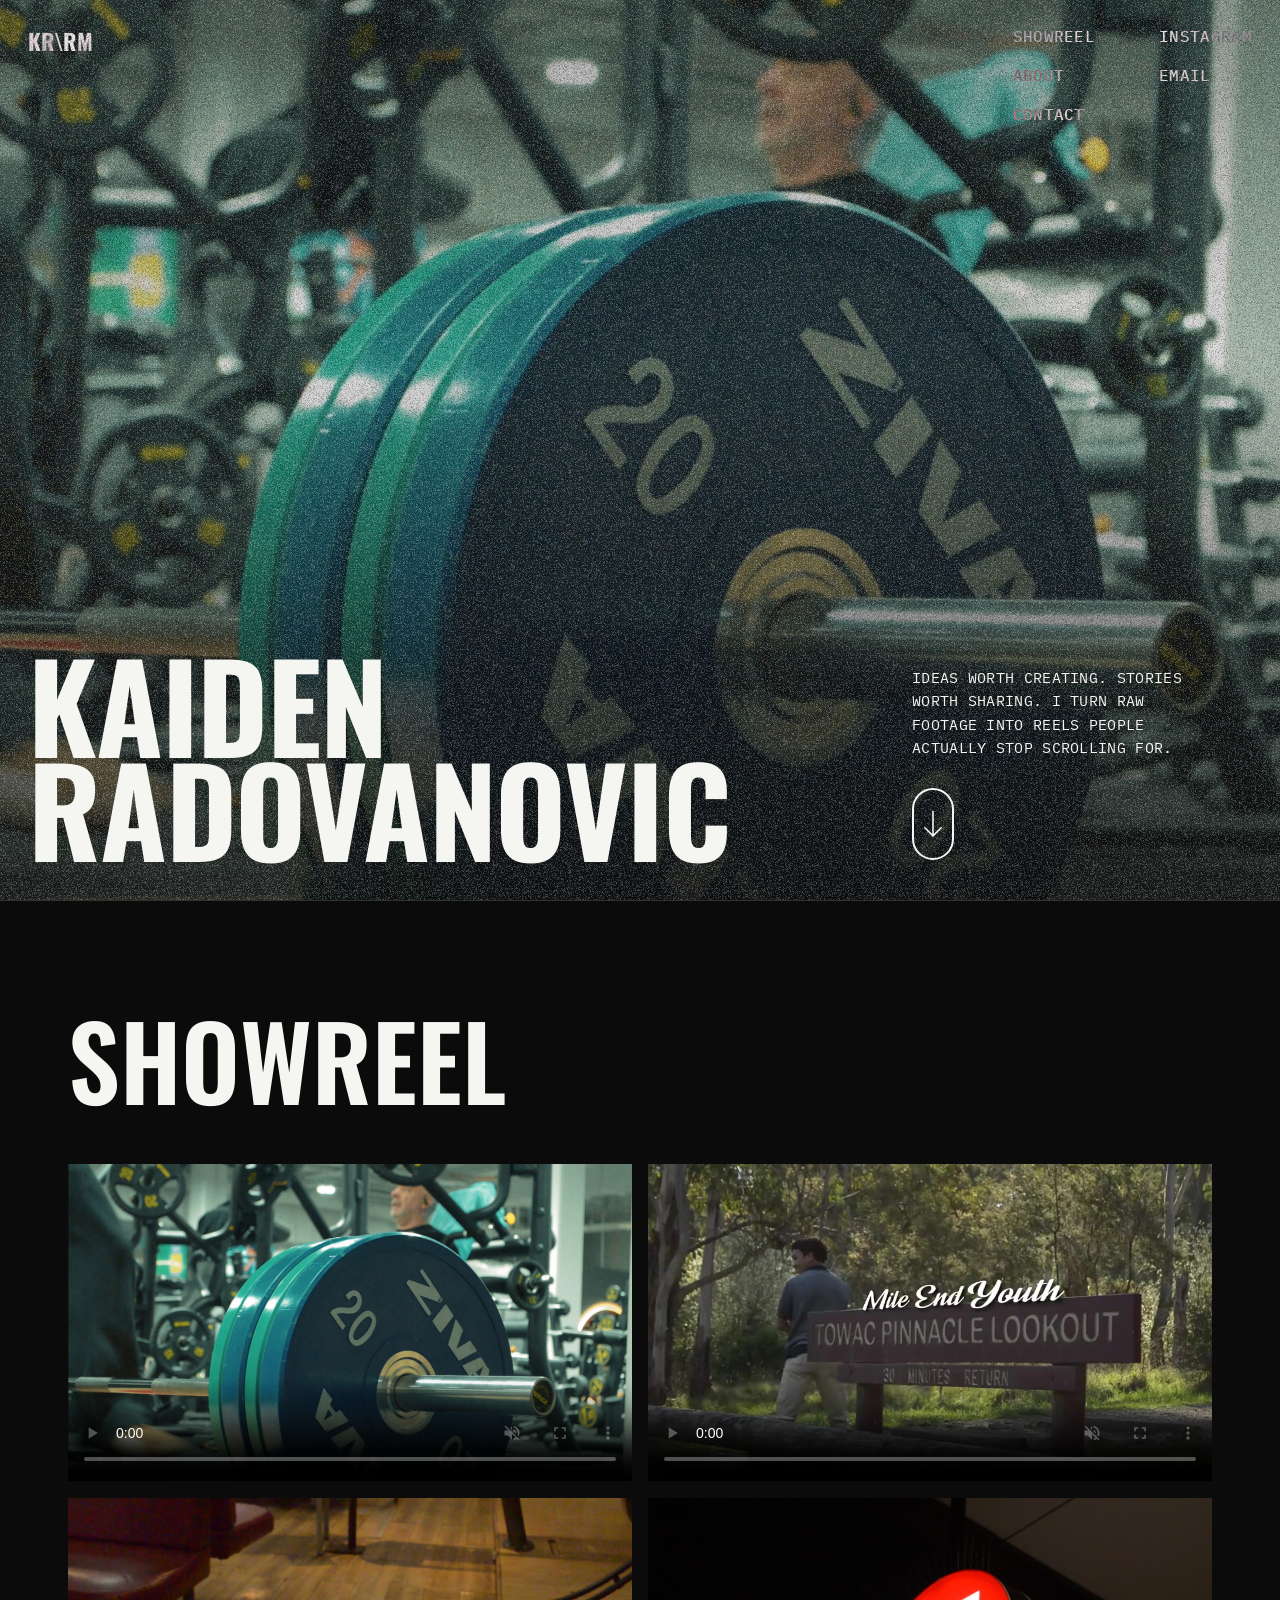
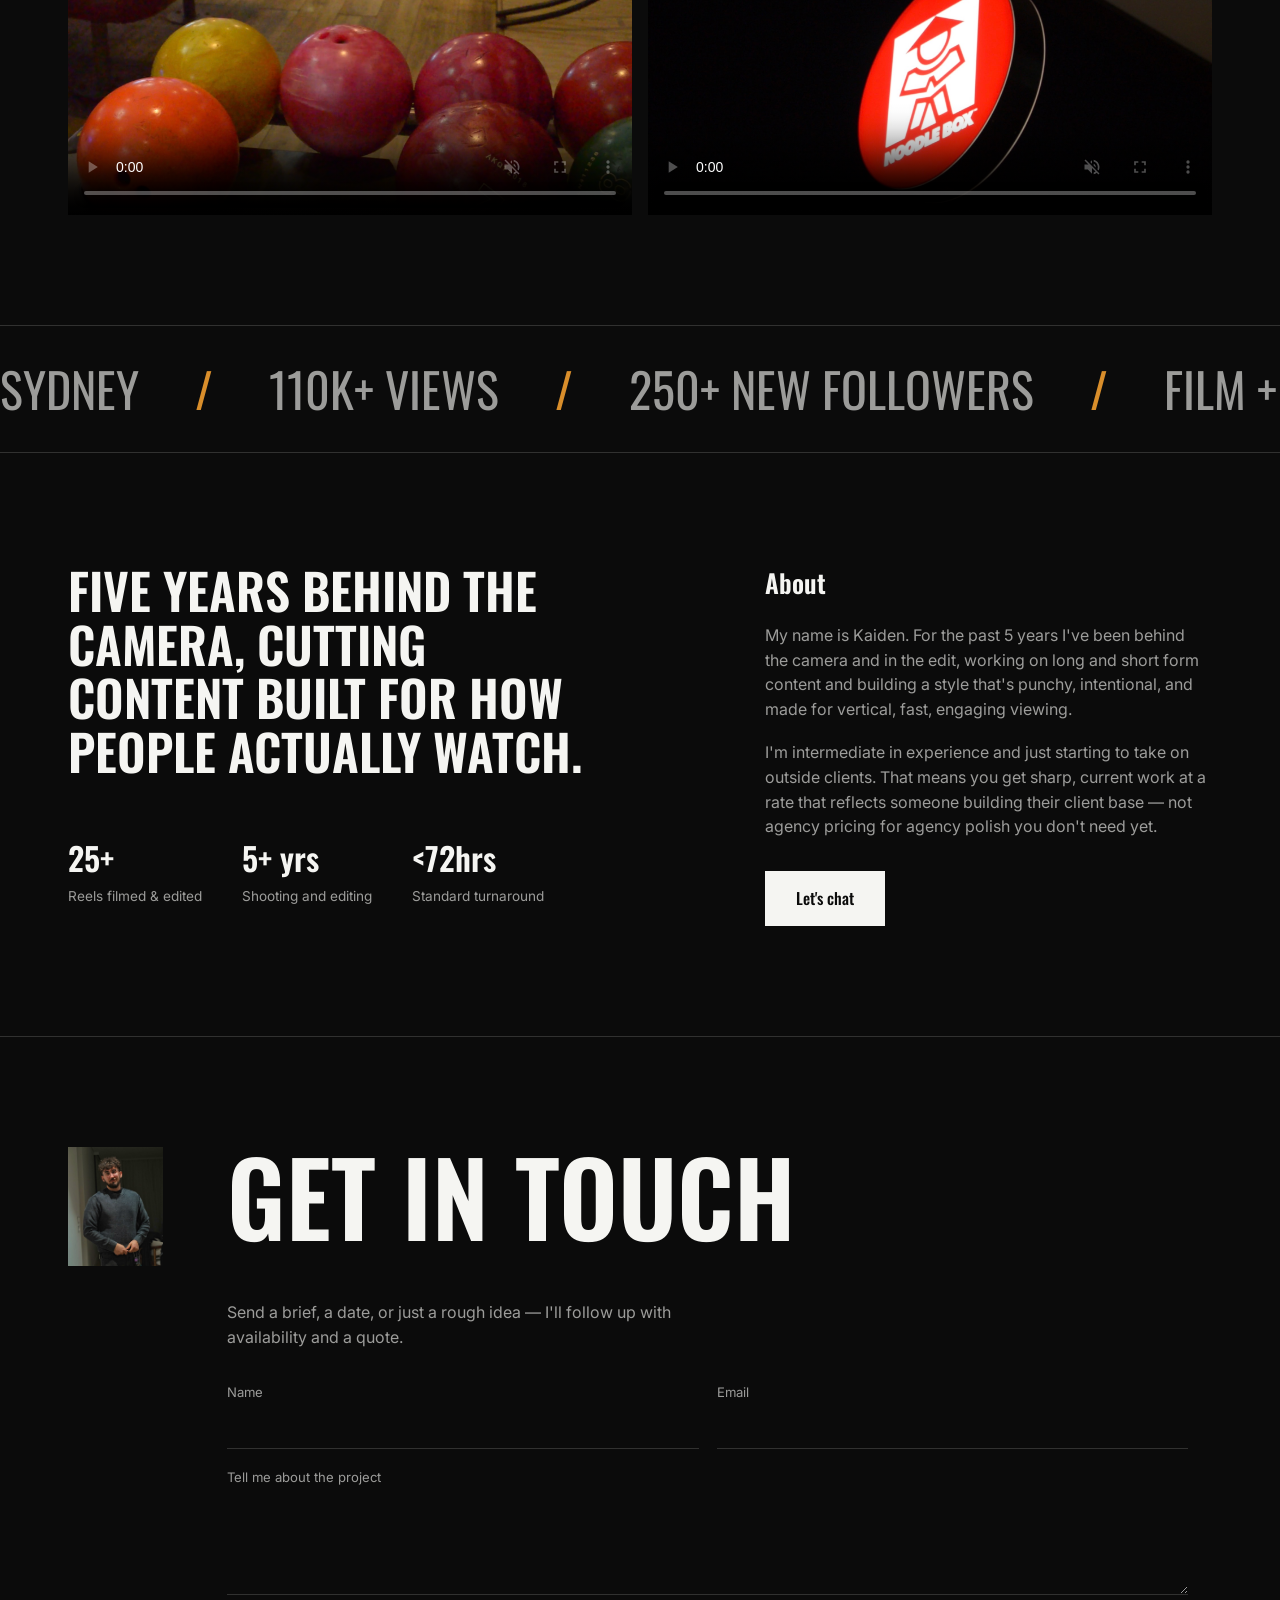
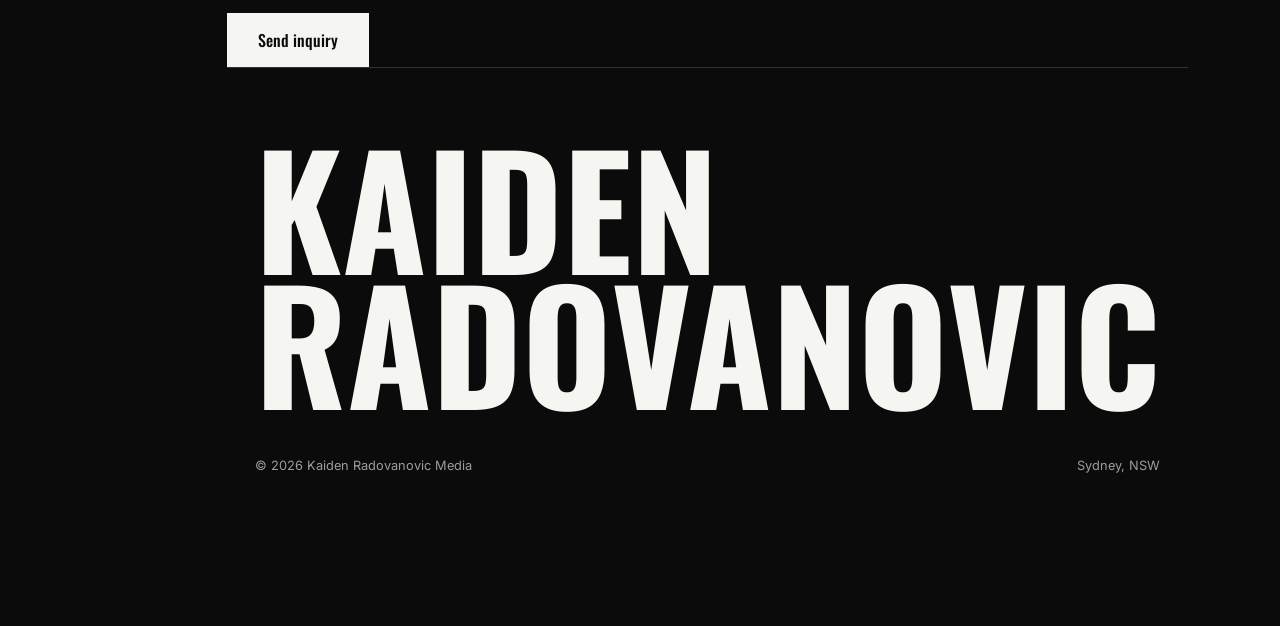
==== index.html @ 7320350e "Update index.html" ====
<!DOCTYPE html>
<html lang="en">
<head>
<link rel="icon" type="image/png" sizes="32x32" href="/images/favicons/favicon-32x32.png">
<link rel="icon" type="image/png" sizes="16x16" href="/images/favicons/favicon-16x16.png">
<link rel="apple-touch-icon" sizes="180x180" href="/images/favicons/apple-touch-icon.png">
<meta charset="UTF-8">
<meta name="viewport" content="width=device-width, initial-scale=1, viewport-fit=cover">
<title>Kaiden Radovanovic Media — Filming and Editing</title>
<meta name="description" content="Kaiden Radovanovic is a Sydney filmmaker and editor making punchy, vertical-first reels for brands and creators.">
<link rel="preconnect" href="https://fonts.googleapis.com">
<link rel="preconnect" href="https://fonts.gstatic.com" crossorigin>
<link href="https://fonts.googleapis.com/css2?family=Oswald:wght@400;500;600;700&family=Inter:wght@400;500;600&family=IBM+Plex+Mono:wght@400;500&display=swap" rel="stylesheet">
<link rel="stylesheet" href="style.css">
</head>
<body>

<nav>
  <a href="#top" class="logo">KR\RM</a>
  <div class="navlinks">
    <div class="navcol">
      <a href="#work">Showreel</a>
      <a href="#about">About</a>
      <a href="#contact">Contact</a>
    </div>
    <div class="navcol">
      <a href="https://www.instagram.com/kaiden_radovanovic.media/" target="_blank" rel="noopener">Instagram</a>
      <a href="mailto:contact@radovanovicmedia.com">Email</a>
    </div>
  </div>
</nav>

<header class="hero" id="top">
  <video class="hero-video" autoplay muted loop playsinline preload="metadata" poster="/images/thumbs/reel1-cover.jpg">
    <source src="/videos/reel1.mp4" type="video/mp4">
  </video>
  <div class="hero-shade"></div>
  <div class="hero-inner">
    <h1><span>Kaiden</span><span>Radovanovic</span></h1>
    <div class="hero-foot">
      <p>Ideas worth creating. Stories worth sharing. I turn raw footage into reels people actually stop scrolling for.</p>
      <a href="#about" class="arrow-pill" aria-label="Scroll to about">
        <svg class="a1" width="20" height="28" viewBox="0 0 32 44" fill="none" stroke="currentColor" stroke-width="2.5" stroke-linecap="round" stroke-linejoin="round"><path d="M16 2v38M3 28l13 13 13-13"/></svg>
        <svg class="a2" width="20" height="28" viewBox="0 0 32 44" fill="none" stroke="currentColor" stroke-width="2.5" stroke-linecap="round" stroke-linejoin="round" aria-hidden="true"><path d="M16 2v38M3 28l13 13 13-13"/></svg>
      </a>
    </div>
  </div>
</header>


<section id="work">
  <div class="wrap">
    <h2 class="big">Showreel</h2>
    <div class="reel-grid">
      <video class="reel-video" controls muted playsinline preload="metadata" poster="/images/thumbs/reel1-cover.jpg"><source src="/videos/reel1.mp4" type="video/mp4"></video>
      <video class="reel-video" controls muted playsinline preload="metadata" poster="/images/thumbs/reel2-cover.JPG"><source src="/videos/reel2.mp4" type="video/mp4"></video>
      <video class="reel-video" controls muted playsinline preload="metadata" poster="/images/thumbs/reel3-cover.jpg"><source src="/videos/reel3.mp4" type="video/mp4"></video>
      <video class="reel-video" controls muted playsinline preload="metadata" poster="/images/thumbs/reel4-cover.jpg"><source src="/videos/reel4.mp4" type="video/mp4"></video>
    </div>
  </div>
</section>

<div class="marquee" aria-hidden="true">
  <div class="track">
    <span>Sydney</span><span>110k+ views</span><span>250+ new followers</span><span>Film + Edit</span><span>Sydney</span>
    <span>65k+ views</span><span>3.2k likes </span><span>Edit</span><span>Client work</span><span>Sydney</span>
  </div>
</div>


<section id="about">
  <div class="wrap about-grid">
    <div>
      <h2 class="statement">Five years behind the camera, cutting content built for how people actually watch.</h2>
      <div class="stats">
        <div class="stat"><b>25+</b><span>Reels filmed &amp; edited</span></div>
        <div class="stat"><b>5+ yrs</b><span>Shooting and editing</span></div>
        <div class="stat"><b>&lt;72hrs</b><span>Standard turnaround</span></div>
      </div>
    </div>
    <div class="about-copy">
      <h3>About</h3>
      <p>My name is Kaiden. For the past 5 years I've been behind the camera and in the edit, working on long and short form content and building a style that's punchy, intentional, and made for vertical, fast, engaging viewing.</p>
      <p>I'm intermediate in experience and just starting to take on outside clients. That means you get sharp, current work at a rate that reflects someone building their client base — not agency pricing for agency polish you don't need yet.</p>
      <a href="#contact" class="btn primary">Let's chat</a>
    </div>
  </div>
</section>

<section id="contact">
  <div class="wrap contact-grid">
    <img class="portrait" src="/images/me-portrait.jpg" alt="Kaiden Radovanovic" loading="lazy">
    <div>
      <h2 class="big">Get in touch</h2>
      <p class="lead">Send a brief, a date, or just a rough idea — I'll follow up with availability and a quote.</p>

      <form class="inquiry-form" action="https://formspree.io/f/xvkgwlyw" method="POST">
        <div class="form-row">
          <div class="field"><label for="name">Name</label><input type="text" id="name" name="name" required></div>
          <div class="field"><label for="email">Email</label><input type="email" id="email" name="email" required></div>
        </div>
        <div class="field">
          <label for="message">Tell me about the project</label>
          <textarea id="message" name="message" rows="4" required></textarea>
        </div>
        <button type="submit" class="btn primary">Send inquiry</button>
      </form>
      
<footer>
  <div class="wrap">
    <div class="foot-name">KAIDEN<br>RADOVANOVIC</div>
    <div class="foot-bottom">
      <span>© 2026 Kaiden Radovanovic Media</span>
      <span>Sydney, NSW</span>
    </div>
  </div>
</footer>

<script>
(function(){
  var nav=document.querySelector('nav'), work=document.getElementById('work');
  if(!nav||!work) return;
  function check(){
    var hide=work.getBoundingClientRect().top<=90;
    nav.classList.toggle('links-hidden',hide);
  }
  window.addEventListener('scroll',check,{passive:true});
  window.addEventListener('resize',check);
  check();
})();
</script>
</body>
</html>
---- style.css ----
:root{
  --bg:#0b0b0b;
  --fg:#f5f5f2;
  --dim:rgba(245,245,242,0.62);
  --line:rgba(245,245,242,0.16);
  --accent:#d98e2b;
  --reel-ratio:16/9;
  box-sizing:border-box;
  padding-bottom:env(safe-area-inset-bottom,0px);
}
*{box-sizing:border-box;margin:0;padding:0;}
html{scroll-behavior:smooth;}
body{background:var(--bg);color:var(--fg);font-family:'Inter',sans-serif;line-height:1.55;overflow-x:hidden;}
h1,h2,h3{font-family:'Oswald',sans-serif;font-weight:600;}
.wrap{max-width:1200px;margin:0 auto;padding:0 28px;}
a{color:inherit;}

/* NAV */
nav{
  position:fixed;top:0;left:0;right:0;z-index:50;
  display:flex;justify-content:space-between;align-items:flex-start;
  padding:calc(24px + env(safe-area-inset-top,0px)) 28px 0;
  mix-blend-mode:difference;color:#fff;pointer-events:none;
}
nav a{pointer-events:auto;}
.logo{font-family:'Oswald',sans-serif;font-weight:700;font-size:1.4rem;text-decoration:none;letter-spacing:0.02em;}
.navlinks{display:flex;gap:64px;margin-left:auto;}
.navcol{display:flex;flex-direction:column;gap:14px;align-items:flex-start;}
.navlinks a{
  font-family:'IBM Plex Mono',monospace;font-weight:500;font-size:1rem;
  text-transform:uppercase;text-decoration:none;letter-spacing:0.02em;
}
.navlinks a:hover{text-decoration:underline;text-underline-offset:4px;}
@media(max-width:640px){.navlinks{gap:28px;}.navcol{gap:10px;}.navlinks a{font-size:0.78rem;}}

/* HERO */
.hero{position:relative;min-height:100vh;min-height:100svh;display:flex;align-items:flex-end;overflow:hidden;}
.hero-video{position:absolute;inset:0;width:100%;height:100%;object-fit:cover;}
.hero-shade{position:absolute;inset:0;background:linear-gradient(180deg,rgba(11,11,11,0.35) 0%,rgba(11,11,11,0.15) 40%,rgba(11,11,11,0.85) 100%);}
/* TV static: noise tile jumping between random offsets */
.hero::after{
  content:"";position:absolute;inset:-200px;z-index:1;pointer-events:none;
  background-image:url("/images/grain.png");background-size:200px 200px;
  opacity:0.35;
  animation:static .5s steps(1) infinite;
}
@keyframes static{
  0%{transform:translate(0,0);}
  10%{transform:translate(-90px,60px);}
  20%{transform:translate(70px,-120px);}
  30%{transform:translate(-150px,-40px);}
  40%{transform:translate(110px,90px);}
  50%{transform:translate(-40px,140px);}
  60%{transform:translate(130px,-70px);}
  70%{transform:translate(-120px,110px);}
  80%{transform:translate(50px,-150px);}
  90%{transform:translate(-70px,-90px);}
}
@media(prefers-reduced-motion:reduce){.hero::after{animation:none;}}

.hero-inner{
  z-index:2;
  position:relative;width:100%;padding:0 28px 40px;
  display:grid;grid-template-columns:1fr minmax(260px,340px);gap:48px;align-items:end;
}
@media(max-width:820px){.hero-inner{grid-template-columns:1fr;gap:32px;}}
.hero h1{
  font-size:clamp(3rem,9.5vw,9.5rem);font-weight:700;line-height:0.86;
  text-transform:uppercase;letter-spacing:-0.01em;
}
.hero h1 span{display:block;}
.hero-foot p{
  font-family:'IBM Plex Mono',monospace;font-size:0.95rem;line-height:1.55;
  text-transform:uppercase;letter-spacing:0.02em;max-width:30ch;
}

/* Pill arrow: slides down out of the pill and re-enters from the top; reverses on un-hover */
.arrow-pill{
  display:block;position:relative;overflow:hidden;
  width:42px;height:72px;margin-top:28px;
  border:2px solid var(--fg);border-radius:42px;color:var(--fg);
}
.arrow-pill svg{
  position:absolute;left:50%;top:50%;width:20px;height:28px;margin:-14px 0 0 -10px;
  transition:transform .55s cubic-bezier(.65,0,.35,1);
}
.arrow-pill .a2{transform:translateY(-90px);}
.arrow-pill:hover .a1,.arrow-pill:focus-visible .a1{transform:translateY(90px);}
.arrow-pill:hover .a2,.arrow-pill:focus-visible .a2{transform:translateY(0);}
.hero h1{animation:rise 1s cubic-bezier(.2,.7,.2,1) both;}
@keyframes rise{from{opacity:0;transform:translateY(40px);}to{opacity:1;transform:none;}}

/* SECTIONS */
section{padding:110px 0;border-top:1px solid var(--line);}
.big{font-size:clamp(2.6rem,8vw,6.5rem);line-height:0.95;text-transform:uppercase;margin-bottom:56px;}

/* ABOUT */
.about-grid{display:grid;grid-template-columns:1.4fr 1fr;gap:72px;align-items:start;}
@media(max-width:820px){.about-grid{grid-template-columns:1fr;gap:48px;}}
.statement{font-size:clamp(1.8rem,4vw,3.1rem);line-height:1.08;text-transform:uppercase;font-weight:600;margin-bottom:56px;max-width:20ch;}
.stats{display:flex;gap:40px;flex-wrap:wrap;}
.stat b{display:block;font-family:'Oswald',sans-serif;font-size:2rem;font-weight:600;}
.stat span{font-size:0.85rem;color:var(--dim);}
.about-copy h3{font-size:1.6rem;margin-bottom:20px;}
.about-copy p{color:var(--dim);margin-bottom:18px;max-width:52ch;}
.btn{display:inline-block;padding:14px 30px;font-family:'Oswald',sans-serif;font-size:1rem;font-weight:500;text-decoration:none;border:1px solid var(--fg);color:var(--fg);background:transparent;cursor:pointer;transition:background .2s,color .2s;border-radius:0;}
.btn:hover{background:var(--fg);color:var(--bg);}
.btn.primary{background:var(--fg);color:var(--bg);}
.btn.primary:hover{background:transparent;color:var(--fg);}
.about-copy .btn{margin-top:14px;}
:focus-visible{outline:2px solid var(--accent);outline-offset:3px;}

/* MARQUEE */
.marquee{border-top:1px solid var(--line);overflow:hidden;padding:26px 0;}
.track{display:flex;width:max-content;gap:56px;animation:scroll 32s linear infinite;}
.track span{font-family:'Oswald',sans-serif;font-size:clamp(1.8rem,4vw,3rem);text-transform:uppercase;color:var(--dim);white-space:nowrap;}
.track span::after{content:"/";margin-left:56px;color:var(--accent);}
@keyframes scroll{to{transform:translateX(-50%);}}

/* WORK */
.reel-grid{display:grid;grid-template-columns:repeat(2,1fr);gap:16px;}
@media(max-width:700px){.reel-grid{grid-template-columns:1fr;}}
.reel-video{width:100%;aspect-ratio:var(--reel-ratio);object-fit:cover;background:#000;display:block;}

/* CONTACT */
.contact-grid{display:grid;grid-template-columns:0.8fr 1.2fr;gap:64px;align-items:start;}
@media(max-width:820px){.contact-grid{grid-template-columns:1fr;gap:40px;}}
.portrait{width:100%;aspect-ratio:4/5;object-fit:cover;object-position:center 15%;display:block;}
.lead{color:var(--dim);max-width:48ch;margin-bottom:32px;}
.inquiry-form{display:flex;flex-direction:column;gap:18px;}
.form-row{display:grid;grid-template-columns:1fr 1fr;gap:18px;}
@media(max-width:480px){.form-row{grid-template-columns:1fr;}}
.field{display:flex;flex-direction:column;gap:6px;}
.field label{font-size:0.82rem;color:var(--dim);}
.field input,.field select,.field textarea{background:transparent;border:0;border-bottom:1px solid var(--line);color:var(--fg);padding:10px 0;font-family:'Inter',sans-serif;font-size:1rem;border-radius:0;}
.field select{appearance:none;background-image:url("data:image/svg+xml,%3Csvg xmlns='http://www.w3.org/2000/svg' width='12' height='8'%3E%3Cpath d='M1 1l5 5 5-5' stroke='%23f5f5f2' stroke-width='1.5' fill='none'/%3E%3C/svg%3E");background-repeat:no-repeat;background-position:right 4px center;}
.field select option{background:var(--bg);color:var(--fg);}
.field input:focus,.field select:focus,.field textarea:focus{outline:none;border-color:var(--fg);}
.inquiry-form textarea{resize:vertical;}
.inquiry-form .btn{align-self:flex-start;}
.contact-links{display:flex;gap:24px;flex-wrap:wrap;margin-top:32px;}
.contact-links a{text-decoration:none;border-bottom:1px solid var(--accent);padding-bottom:2px;}

/* FOOTER */
footer{border-top:1px solid var(--line);padding:70px 0 40px;}
.foot-name{font-family:'Oswald',sans-serif;font-weight:700;font-size:clamp(3rem,12vw,11rem);line-height:0.88;text-transform:uppercase;}
.foot-bottom{margin-top:48px;display:flex;justify-content:space-between;font-size:0.8rem;color:var(--dim);flex-wrap:wrap;gap:8px;}

@media(prefers-reduced-motion:reduce){
  html{scroll-behavior:auto;}
  .hero h1{animation:none;}
  .track{animation:none;}
  *{transition:none!important;}
}

/* ===== PHONE / IN-APP BROWSER (Instagram etc). Desktop is untouched. ===== */
@media(max-width:700px){
  html{-webkit-text-size-adjust:100%;overflow-x:hidden;}
  .wrap{padding:0 20px;}

  /* Nav: no blend mode (unreliable in in-app browsers), scrolls away instead of floating over content */
  nav{
    position:absolute;mix-blend-mode:normal;
    padding:calc(16px + env(safe-area-inset-top,0px)) 20px 0;
    background:linear-gradient(180deg,rgba(11,11,11,0.55),rgba(11,11,11,0));
    padding-bottom:28px;
  }
  .logo{font-size:1.15rem;}
  .navlinks{gap:22px;}
  .navcol{gap:8px;}
  .navlinks a{font-size:0.72rem;}

  /* Hero */
  .hero{min-height:100vh;min-height:100dvh;}
  .hero-inner{padding:120px 20px 32px;gap:24px;}
  .hero h1{font-size:clamp(2.6rem,14vw,4.2rem);line-height:0.9;}
  .hero-foot p{font-size:0.8rem;max-width:34ch;}
  .arrow-pill{margin-top:20px;}
  /* lighter static: no blend mode, so video stays smooth */
  .hero::after{inset:-120px;opacity:0.2;animation-duration:.7s;}

  /* Spacing */
  section{padding:64px 0;}
  .big{font-size:clamp(2.2rem,12vw,3.4rem);margin-bottom:32px;}
  .statement{font-size:1.6rem;margin-bottom:32px;max-width:none;}
  .about-grid{gap:36px;}
  .stats{gap:24px 32px;}
  .stat b{font-size:1.6rem;}
  .about-copy p{max-width:none;}

  /* Marquee */
  .marquee{padding:18px 0;}
  .track{gap:32px;}
  .track span::after{margin-left:32px;}

  /* Reels & pricing */
  .reel-grid{gap:12px;}
  .tier{padding:28px 20px;}
  .tier .desc{min-height:0;margin-bottom:16px;}
  .tier .price{font-size:2.6rem;}
  .retainers{margin-top:48px;}
  th,td{padding:14px 4px;font-size:0.9rem;}
  .addons{margin-top:32px;}
  .addon{font-size:0.8rem;}

  /* Contact: 16px inputs stop iOS zooming in, full-width tap-friendly button */
  .contact-grid{gap:32px;}
  .portrait{aspect-ratio:1/1;}
  .field input,.field select,.field textarea{font-size:16px;}
  .inquiry-form .btn{align-self:stretch;text-align:center;padding:16px;}
  .contact-links{flex-direction:column;gap:14px;margin-top:24px;}
  .contact-links a{align-self:flex-start;word-break:break-all;}

  /* Footer */
  footer{padding:48px 0 32px;}
  .foot-name{font-size:clamp(2.4rem,13vw,3.6rem);}
  .foot-bottom{margin-top:32px;}
}

/* Nav links fade out once the About section reaches the top; logo stays */
.navlinks{transition:opacity .35s ease,visibility .35s ease;}
nav.links-hidden .navlinks{opacity:0;visibility:hidden;}
nav.links-hidden .navlinks a{pointer-events:none;}
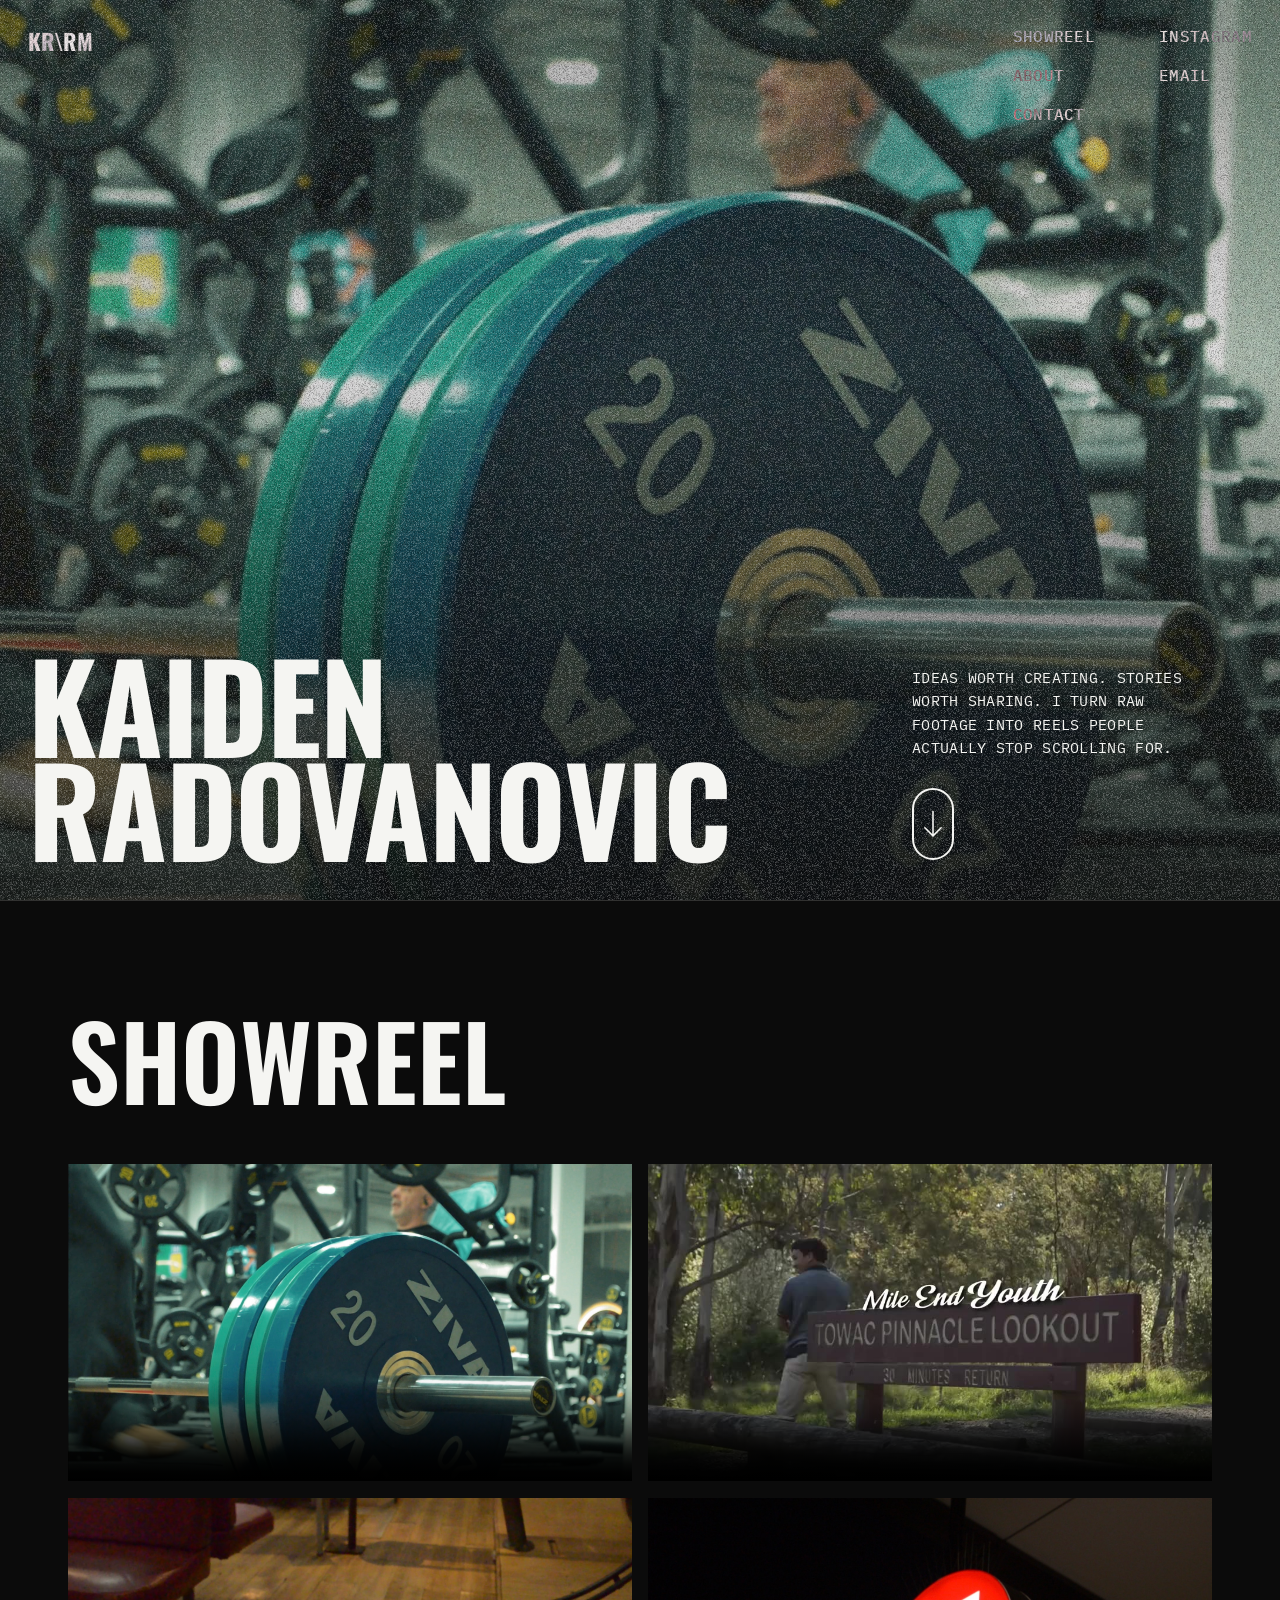
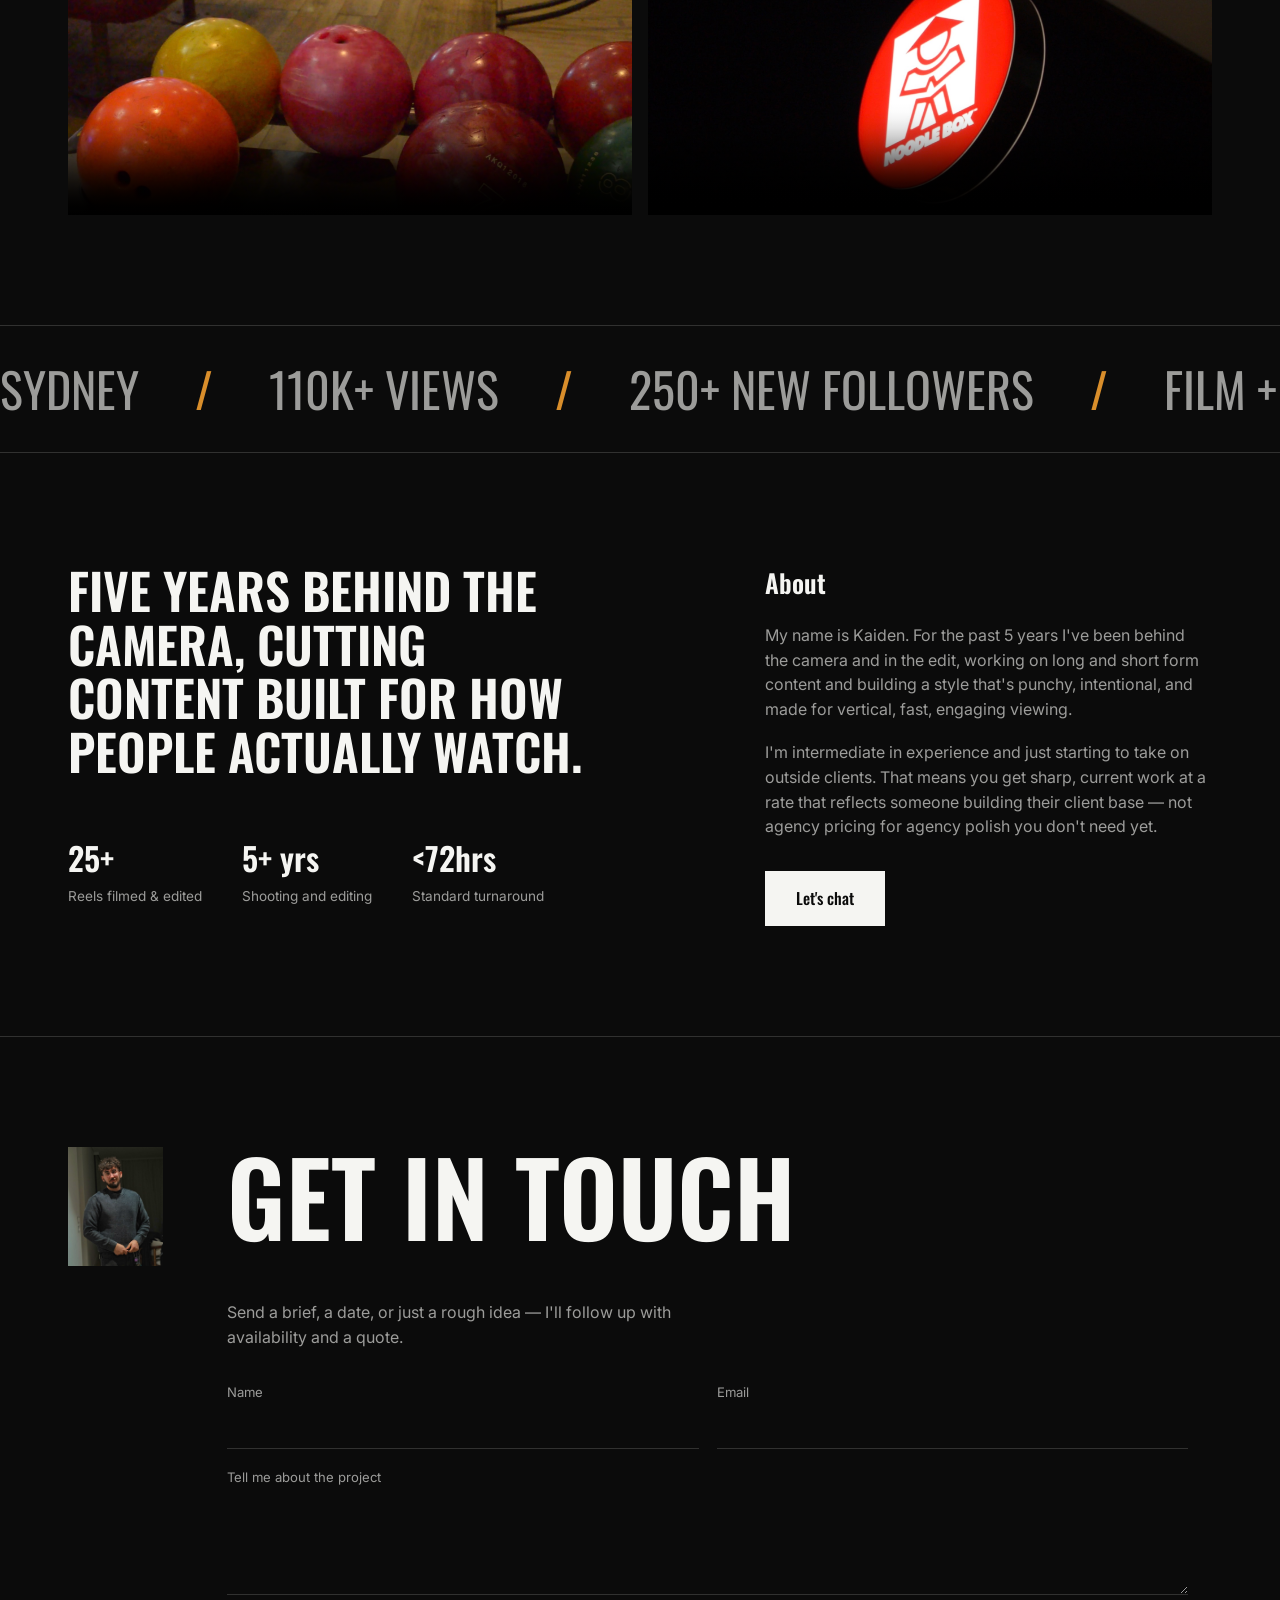
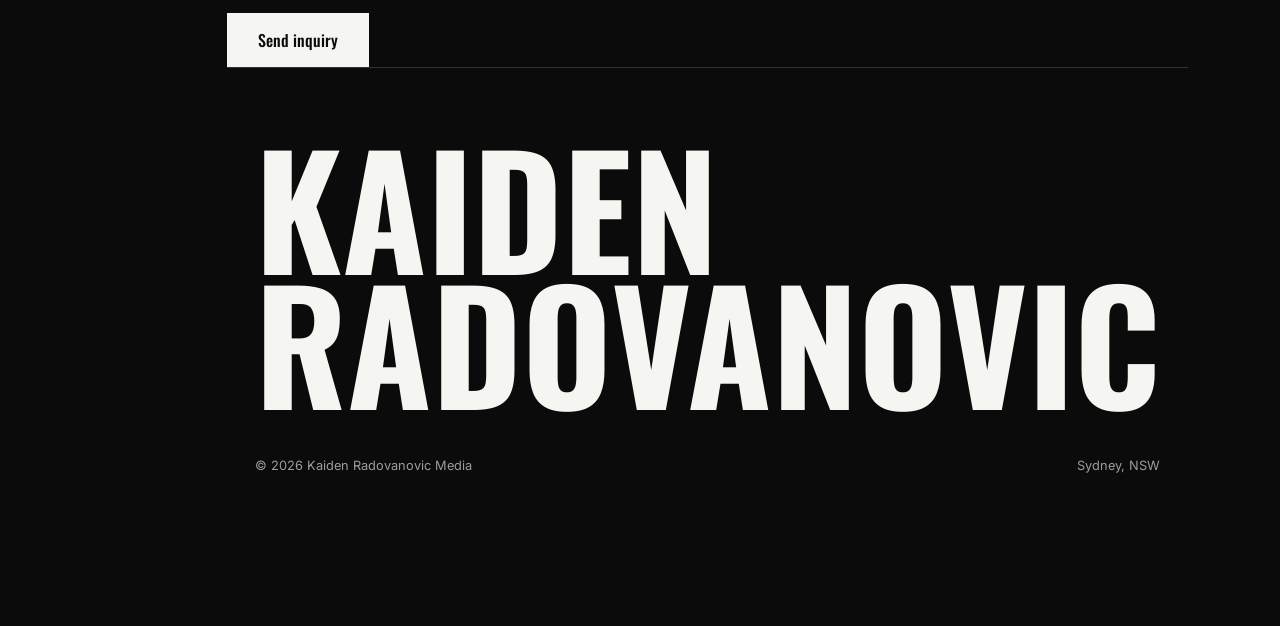
==== commit b6ec3a94: "Update index.html" ====
--- a/index.html
+++ b/index.html
@@ -39,7 +39,7 @@
     <h1><span>Kaiden</span><span>Radovanovic</span></h1>
     <div class="hero-foot">
       <p>Ideas worth creating. Stories worth sharing. I turn raw footage into reels people actually stop scrolling for.</p>
-      <a href="#about" class="arrow-pill" aria-label="Scroll to about">
+      <a href="#work" class="arrow-pill" aria-label="Scroll to showreel">
         <svg class="a1" width="20" height="28" viewBox="0 0 32 44" fill="none" stroke="currentColor" stroke-width="2.5" stroke-linecap="round" stroke-linejoin="round"><path d="M16 2v38M3 28l13 13 13-13"/></svg>
         <svg class="a2" width="20" height="28" viewBox="0 0 32 44" fill="none" stroke="currentColor" stroke-width="2.5" stroke-linecap="round" stroke-linejoin="round" aria-hidden="true"><path d="M16 2v38M3 28l13 13 13-13"/></svg>
       </a>
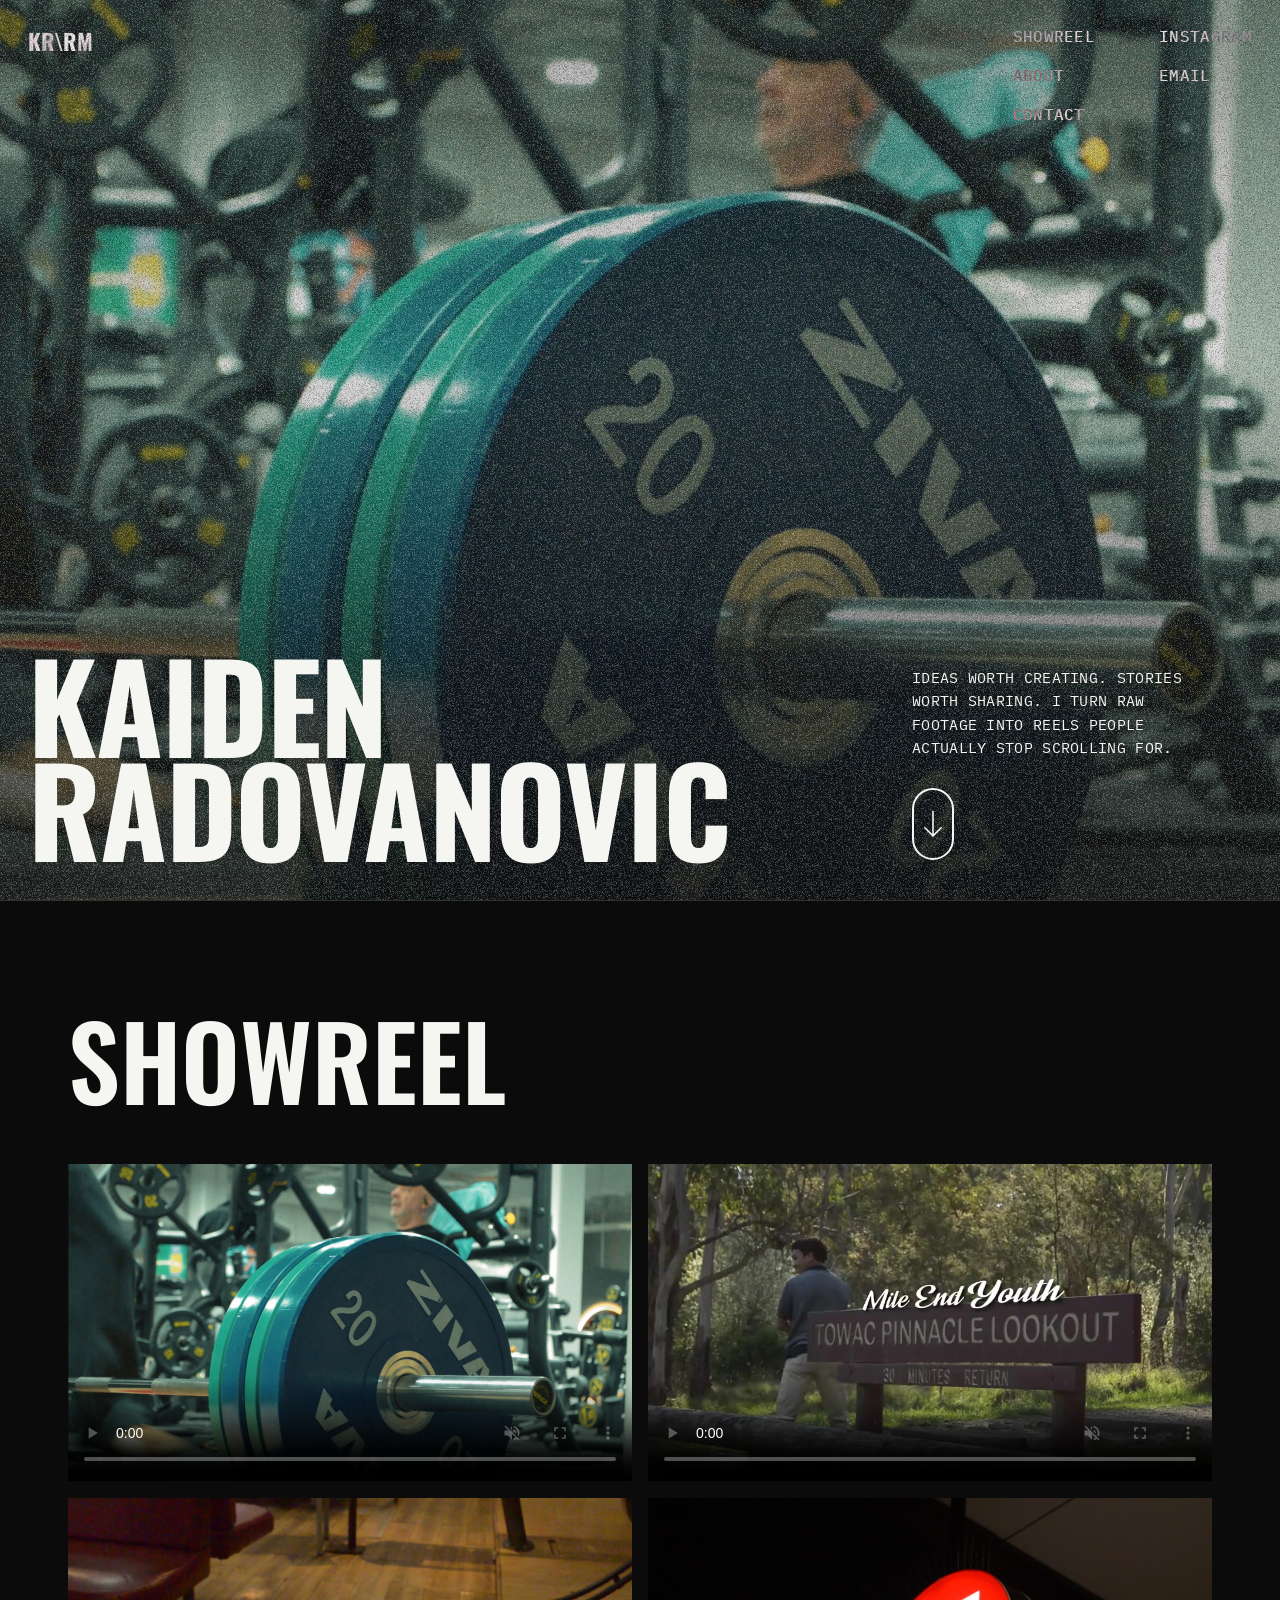
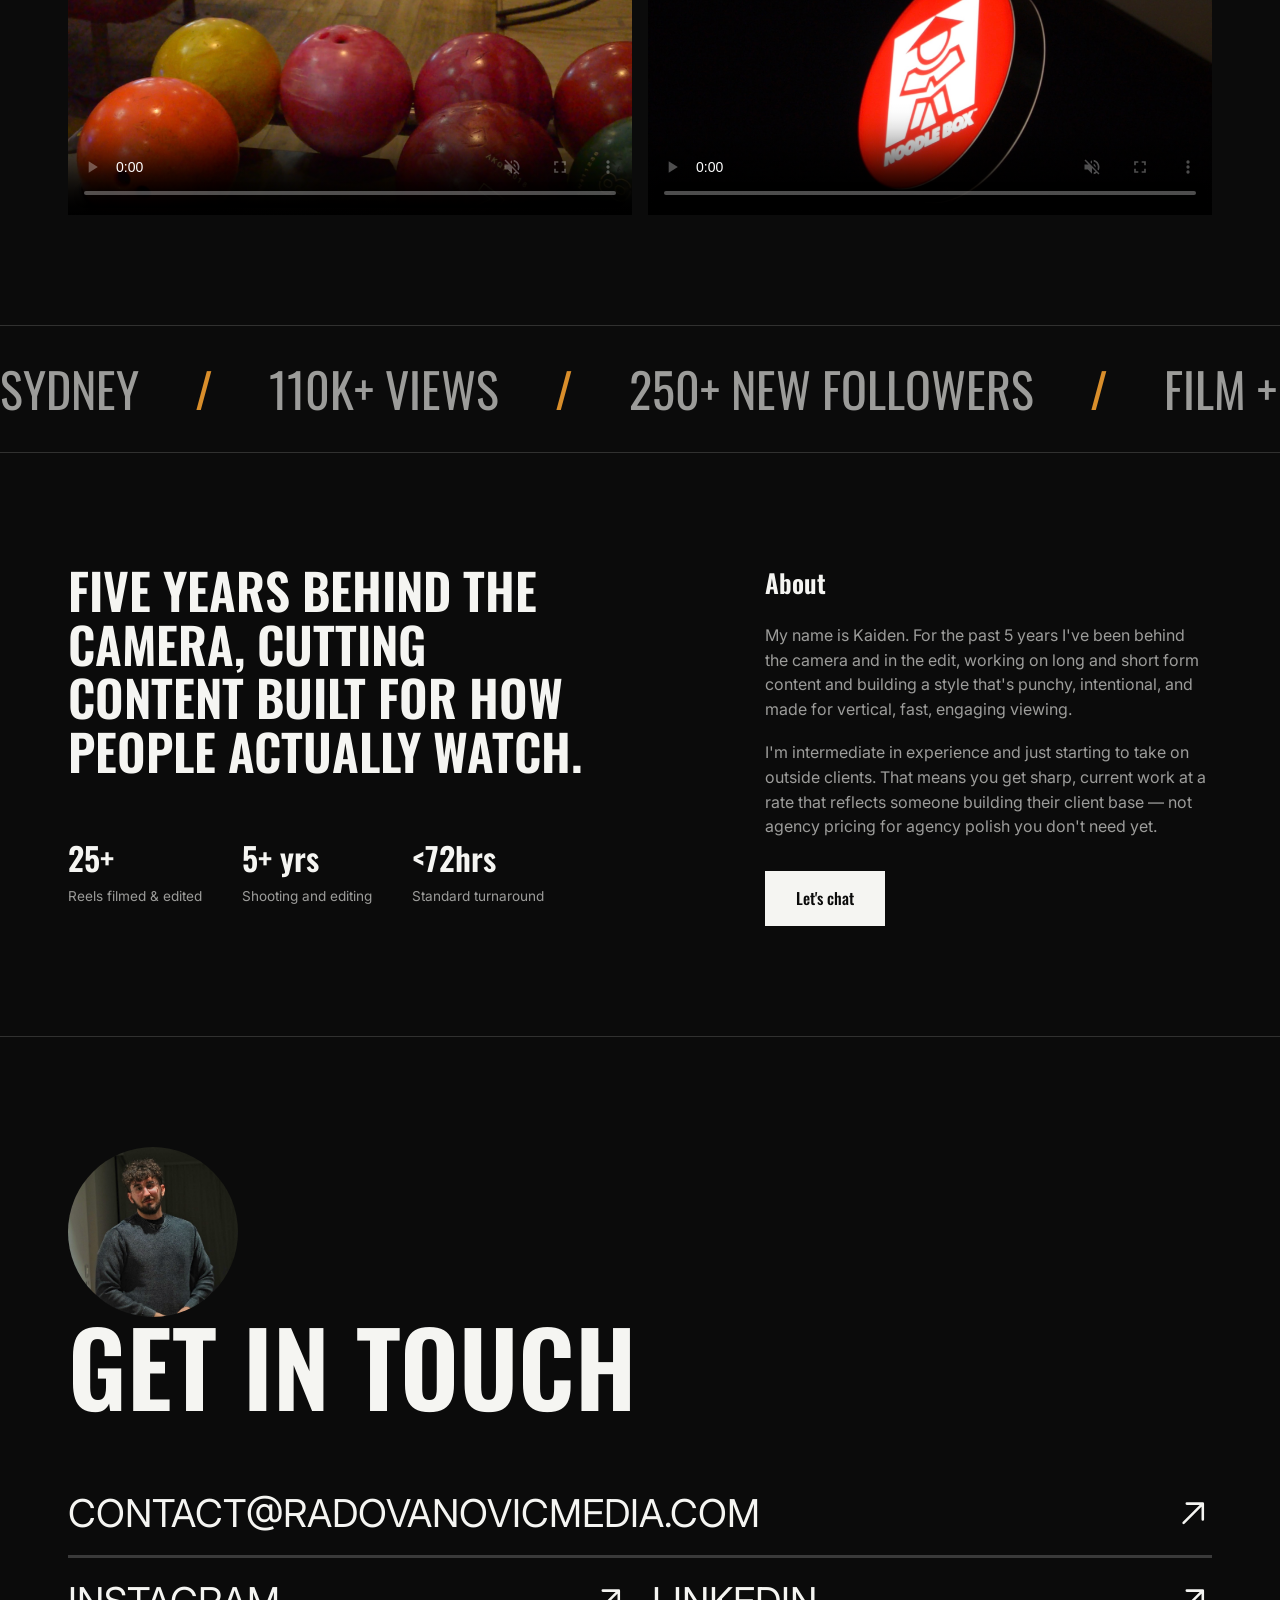
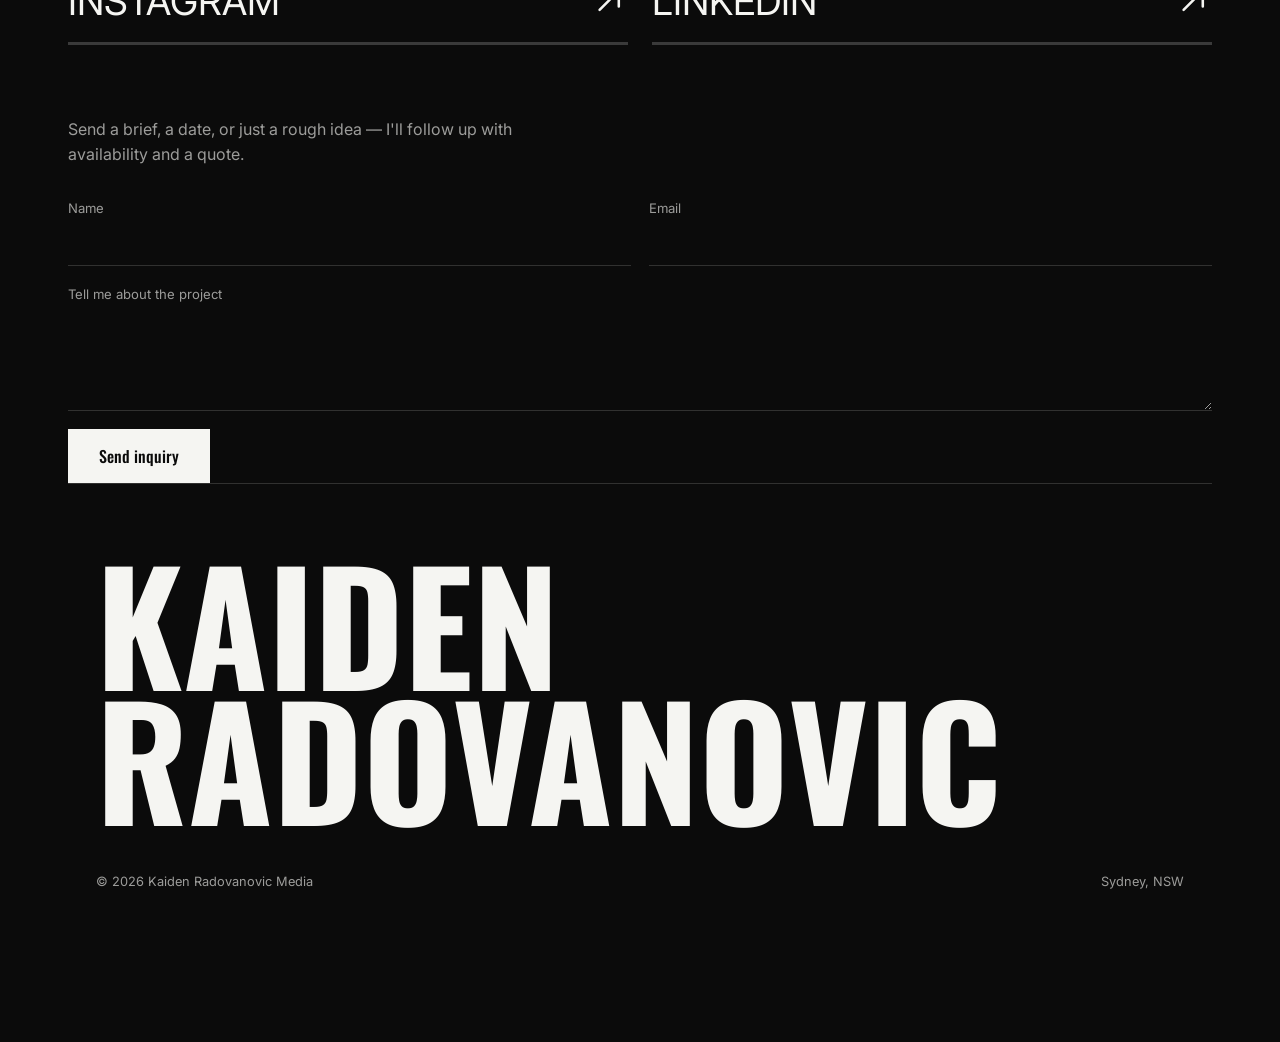
==== commit 384cd001: "Update index.html" ====
--- a/index.html
+++ b/index.html
@@ -39,7 +39,7 @@
     <h1><span>Kaiden</span><span>Radovanovic</span></h1>
     <div class="hero-foot">
       <p>Ideas worth creating. Stories worth sharing. I turn raw footage into reels people actually stop scrolling for.</p>
-      <a href="#work" class="arrow-pill" aria-label="Scroll to showreel">
+      <a href="#about" class="arrow-pill" aria-label="Scroll to about">
         <svg class="a1" width="20" height="28" viewBox="0 0 32 44" fill="none" stroke="currentColor" stroke-width="2.5" stroke-linecap="round" stroke-linejoin="round"><path d="M16 2v38M3 28l13 13 13-13"/></svg>
         <svg class="a2" width="20" height="28" viewBox="0 0 32 44" fill="none" stroke="currentColor" stroke-width="2.5" stroke-linecap="round" stroke-linejoin="round" aria-hidden="true"><path d="M16 2v38M3 28l13 13 13-13"/></svg>
       </a>
@@ -89,9 +89,15 @@
 
 <section id="contact">
   <div class="wrap contact-grid">
-    <img class="portrait" src="/images/me-portrait.jpg" alt="Kaiden Radovanovic" loading="lazy">
+    <img class="portrait" src="/images/me-portrait.jpg" alt="Kaiden Radovanovic">
     <div>
       <h2 class="big">Get in touch</h2>
+       <div class="link-rows">
+      <a class="link-row" href="mailto:contact@radovanovicmedia.com"><span>contact@radovanovicmedia.com</span><svg width="28" height="28" viewBox="0 0 24 24" fill="none" stroke="currentColor" stroke-width="1.6" stroke-linecap="round" stroke-linejoin="round" aria-hidden="true"><path d="M6 18L18 6M8 6h10v10"/></svg></a>
+      <a class="link-row" href="https://www.instagram.com/kaiden_radovanovic.media/" target="_blank" rel="noopener"><span>Instagram</span><svg width="28" height="28" viewBox="0 0 24 24" fill="none" stroke="currentColor" stroke-width="1.6" stroke-linecap="round" stroke-linejoin="round" aria-hidden="true"><path d="M6 18L18 6M8 6h10v10"/></svg></a>
+      <a class="link-row" href="https://www.linkedin.com/in/kaiden-radovanovic/" target="_blank" rel="noopener"><span>LinkedIn</span><svg width="28" height="28" viewBox="0 0 24 24" fill="none" stroke="currentColor" stroke-width="1.6" stroke-linecap="round" stroke-linejoin="round" aria-hidden="true"><path d="M6 18L18 6M8 6h10v10"/></svg></a>
+    </div>
+    </div>
       <p class="lead">Send a brief, a date, or just a rough idea — I'll follow up with availability and a quote.</p>
 
       <form class="inquiry-form" action="https://formspree.io/f/xvkgwlyw" method="POST">
@@ -99,12 +105,14 @@
           <div class="field"><label for="name">Name</label><input type="text" id="name" name="name" required></div>
           <div class="field"><label for="email">Email</label><input type="email" id="email" name="email" required></div>
         </div>
+
         <div class="field">
           <label for="message">Tell me about the project</label>
           <textarea id="message" name="message" rows="4" required></textarea>
         </div>
         <button type="submit" class="btn primary">Send inquiry</button>
       </form>
+    
       
 <footer>
   <div class="wrap">
@@ -118,10 +126,10 @@
 
 <script>
 (function(){
-  var nav=document.querySelector('nav'), work=document.getElementById('work');
-  if(!nav||!work) return;
+  var nav=document.querySelector('nav'), about=document.getElementById('about');
+  if(!nav||!about) return;
   function check(){
-    var hide=work.getBoundingClientRect().top<=90;
+    var hide=about.getBoundingClientRect().top<=90;
     nav.classList.toggle('links-hidden',hide);
   }
   window.addEventListener('scroll',check,{passive:true});
--- a/style.css
+++ b/style.css
@@ -123,10 +123,18 @@
 .reel-video{width:100%;aspect-ratio:var(--reel-ratio);object-fit:cover;background:#000;display:block;}
 
 /* CONTACT */
-.contact-grid{display:grid;grid-template-columns:0.8fr 1.2fr;gap:64px;align-items:start;}
-@media(max-width:820px){.contact-grid{grid-template-columns:1fr;gap:40px;}}
-.portrait{width:100%;aspect-ratio:4/5;object-fit:cover;object-position:center 15%;display:block;}
-.lead{color:var(--dim);max-width:48ch;margin-bottom:32px;}
+.contact-head{display:flex;align-items:center;gap:48px;margin-bottom:64px;}
+.contact-head .big{margin-bottom:0;}
+.portrait{width:clamp(96px,14vw,170px);aspect-ratio:1/1;border-radius:50%;object-fit:cover;object-position:center 15%;display:block;flex:none;}
+.link-rows{display:grid;grid-template-columns:1fr 1fr;column-gap:24px;}
+.link-row:first-child{grid-column:1/-1;}
+.link-row{display:flex;justify-content:space-between;align-items:center;gap:24px;text-decoration:none;text-transform:uppercase;
+  font-size:clamp(1.3rem,3vw,2.4rem);line-height:1.1;padding:22px 0 20px;border-bottom:3px solid rgba(245,245,242,0.2);transition:border-color .25s,color .25s;}
+.link-row span{min-width:0;overflow-wrap:anywhere;}
+.link-row svg{flex:none;width:clamp(20px,3vw,40px);height:auto;transition:transform .3s cubic-bezier(.2,.7,.2,1);}
+.link-row:hover{border-color:var(--fg);}
+.link-row:hover svg{transform:translate(4px,-4px);}
+.lead{color:var(--dim);max-width:48ch;margin:72px 0 32px;}
 .inquiry-form{display:flex;flex-direction:column;gap:18px;}
 .form-row{display:grid;grid-template-columns:1fr 1fr;gap:18px;}
 @media(max-width:480px){.form-row{grid-template-columns:1fr;}}
@@ -138,8 +146,6 @@
 .field input:focus,.field select:focus,.field textarea:focus{outline:none;border-color:var(--fg);}
 .inquiry-form textarea{resize:vertical;}
 .inquiry-form .btn{align-self:flex-start;}
-.contact-links{display:flex;gap:24px;flex-wrap:wrap;margin-top:32px;}
-.contact-links a{text-decoration:none;border-bottom:1px solid var(--accent);padding-bottom:2px;}
 
 /* FOOTER */
 footer{border-top:1px solid var(--line);padding:70px 0 40px;}
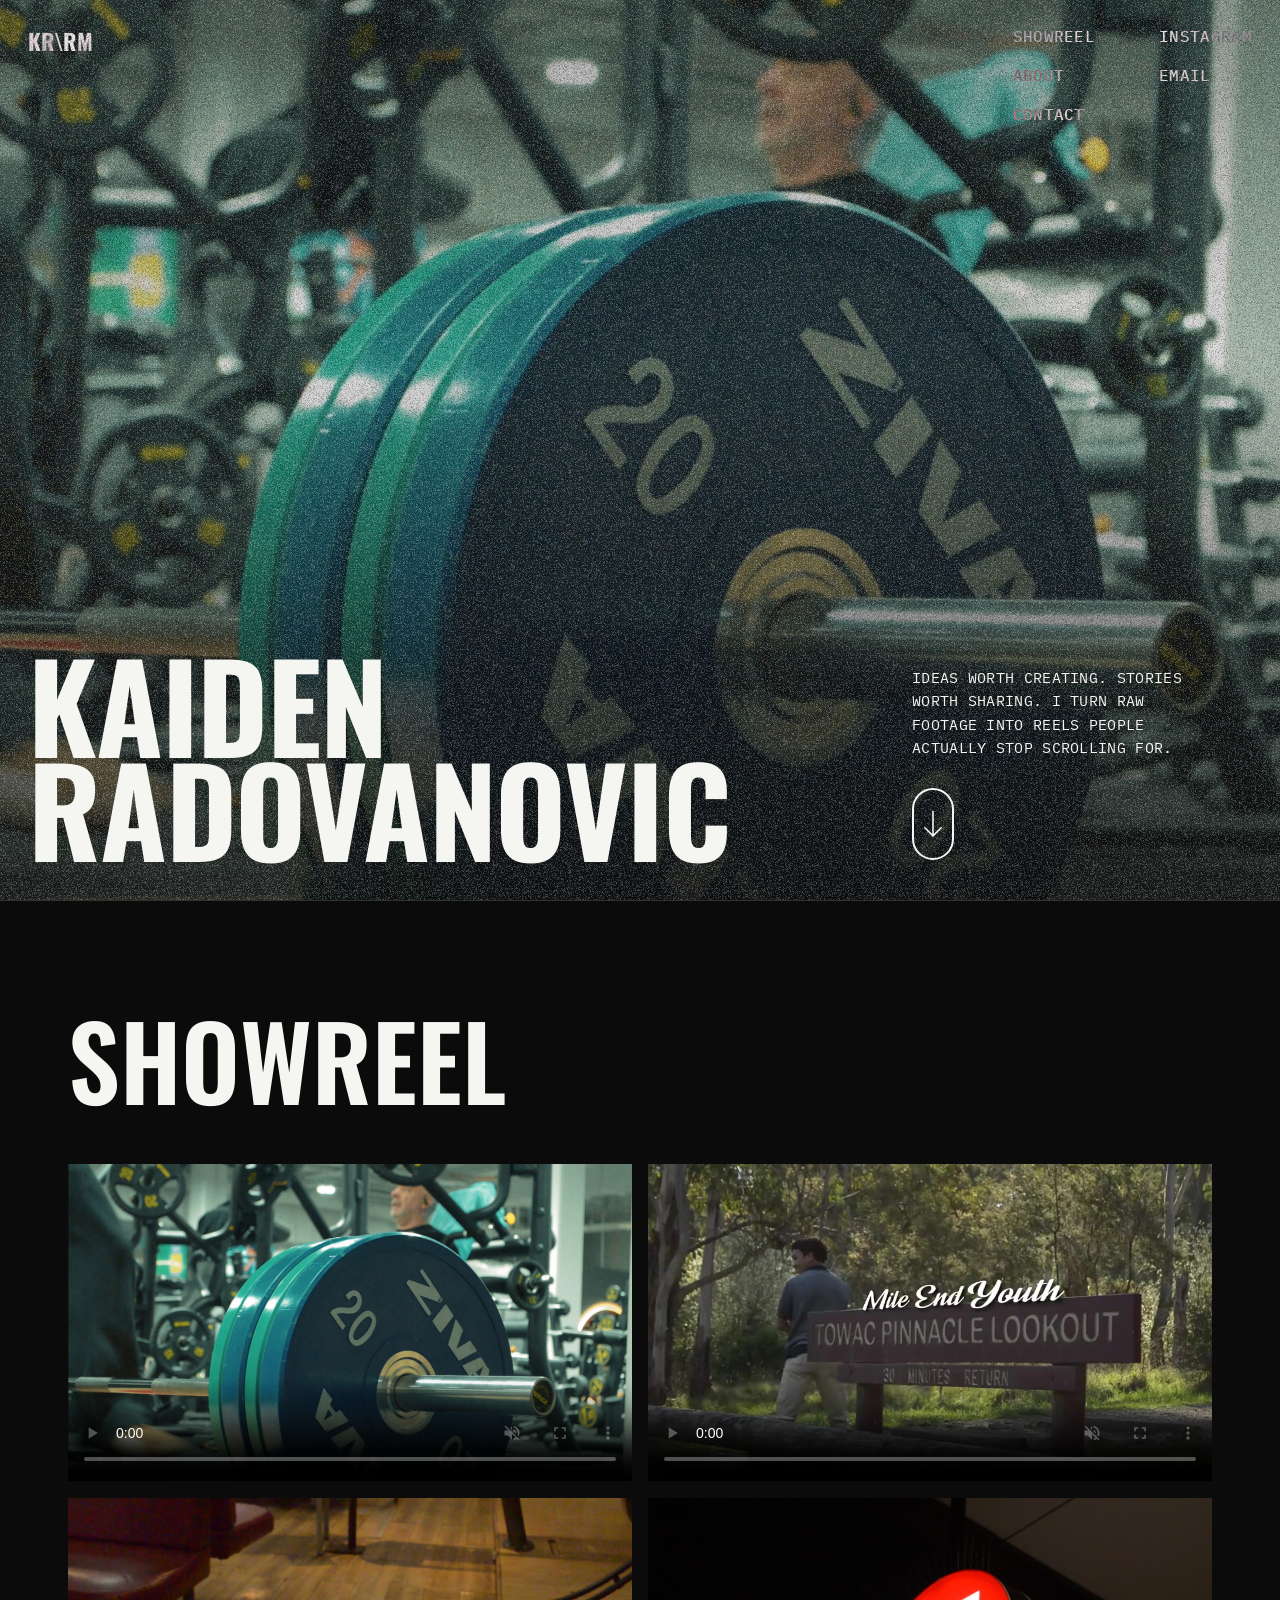
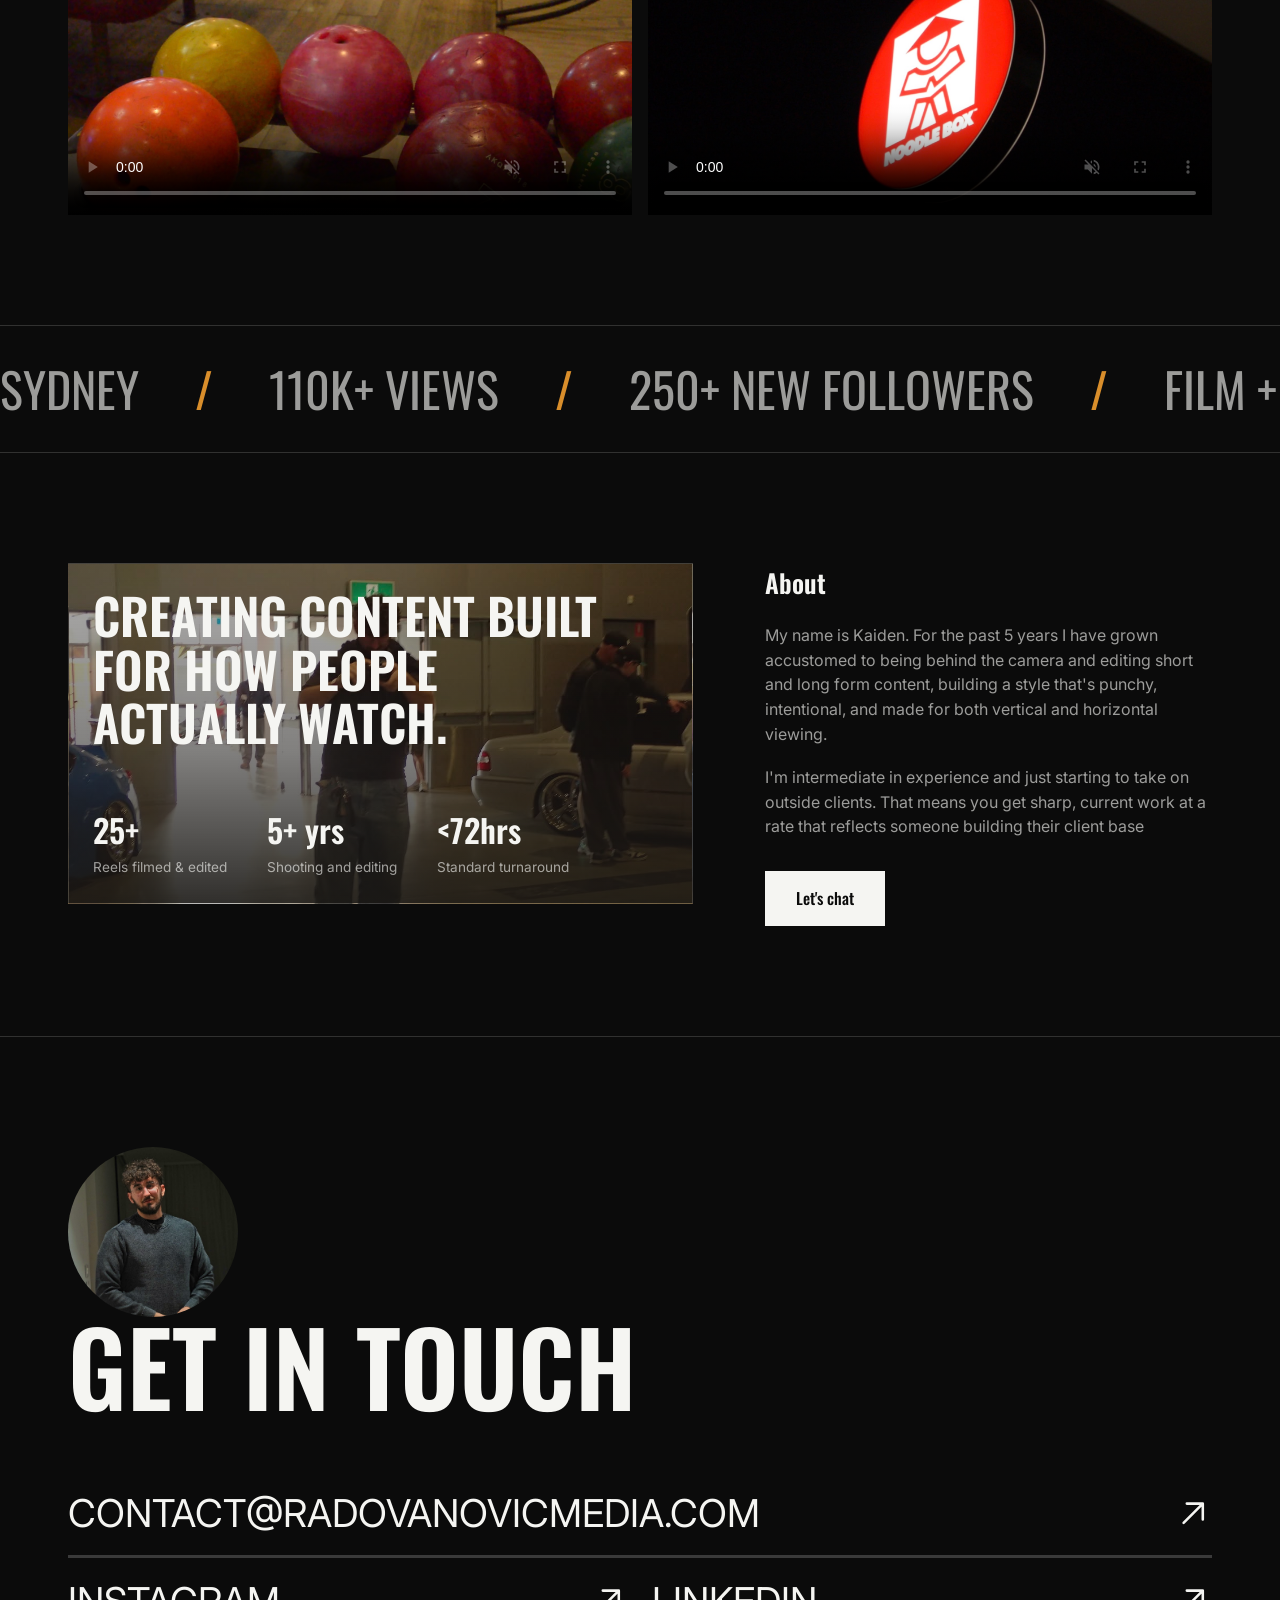
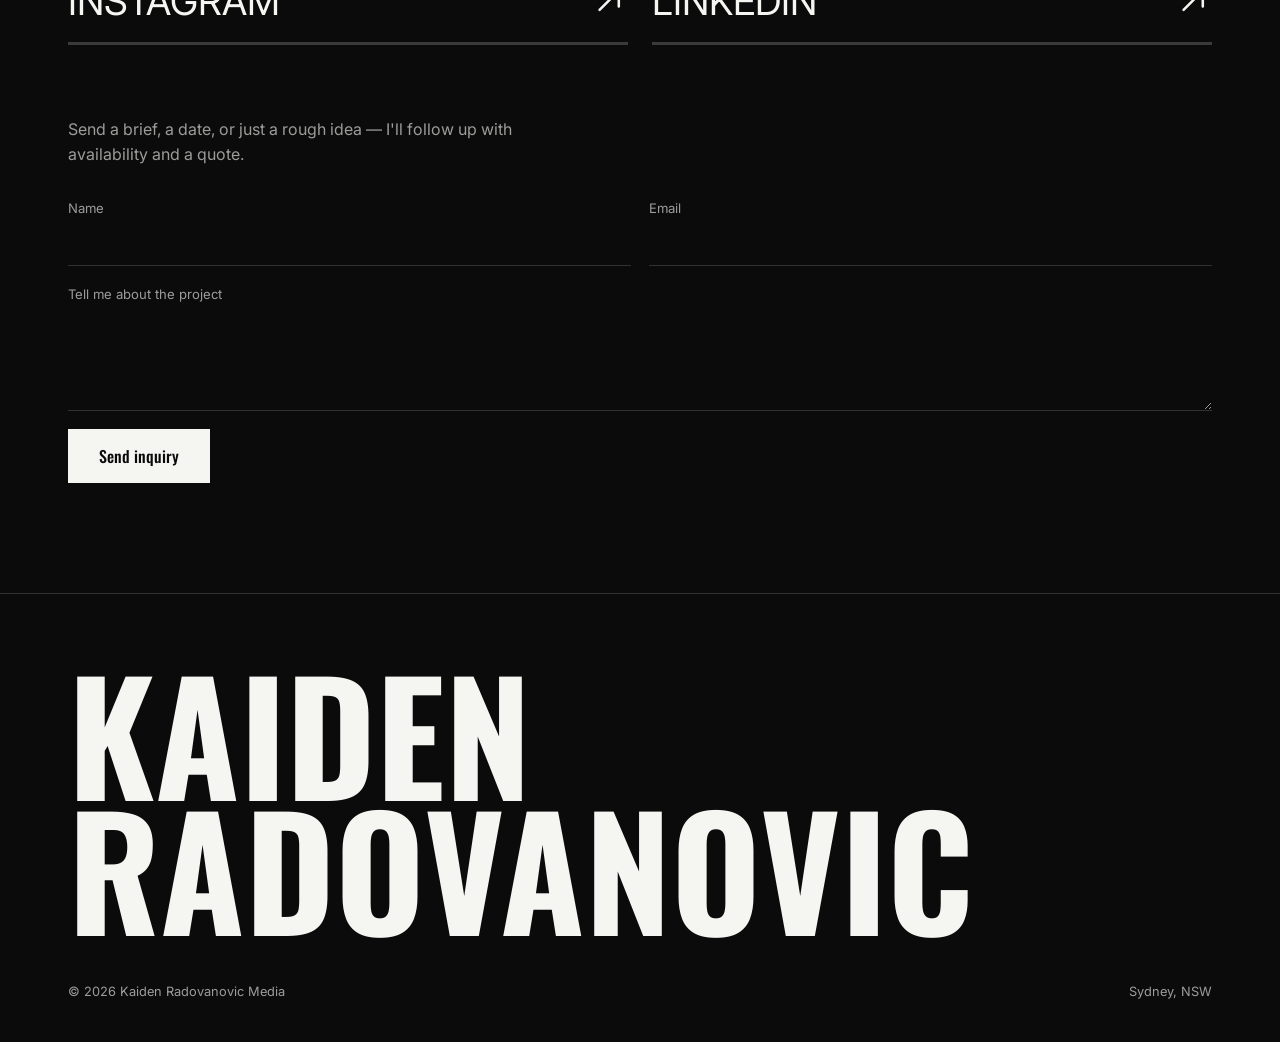
==== commit 47a00640: "Update index.html" ====
--- a/index.html
+++ b/index.html
@@ -70,8 +70,8 @@
 
 <section id="about">
   <div class="wrap about-grid">
-    <div>
-      <h2 class="statement">Five years behind the camera, cutting content built for how people actually watch.</h2>
+    <div class="about-photo">
+      <h2 class="statement">Creating content built for how people actually watch.</h2>
       <div class="stats">
         <div class="stat"><b>25+</b><span>Reels filmed &amp; edited</span></div>
         <div class="stat"><b>5+ yrs</b><span>Shooting and editing</span></div>
@@ -80,8 +80,8 @@
     </div>
     <div class="about-copy">
       <h3>About</h3>
-      <p>My name is Kaiden. For the past 5 years I've been behind the camera and in the edit, working on long and short form content and building a style that's punchy, intentional, and made for vertical, fast, engaging viewing.</p>
-      <p>I'm intermediate in experience and just starting to take on outside clients. That means you get sharp, current work at a rate that reflects someone building their client base — not agency pricing for agency polish you don't need yet.</p>
+      <p>My name is Kaiden. For the past 5 years I have grown accustomed to being behind the camera and editing short and long form content, building a style that's punchy, intentional, and made for both vertical and horizontal viewing.</p>
+      <p>I'm intermediate in experience and just starting to take on outside clients. That means you get sharp, current work at a rate that reflects someone building their client base</p>
       <a href="#contact" class="btn primary">Let's chat</a>
     </div>
   </div>
@@ -112,7 +112,8 @@
         </div>
         <button type="submit" class="btn primary">Send inquiry</button>
       </form>
-    
+  </div>
+</section>
       
 <footer>
   <div class="wrap">
@@ -126,10 +127,10 @@
 
 <script>
 (function(){
-  var nav=document.querySelector('nav'), about=document.getElementById('about');
-  if(!nav||!about) return;
+  var nav=document.querySelector('nav'), about=document.getElementById('work');
+  if(!nav||!work) return;
   function check(){
-    var hide=about.getBoundingClientRect().top<=90;
+    var hide=work.getBoundingClientRect().top<=90;
     nav.classList.toggle('links-hidden',hide);
   }
   window.addEventListener('scroll',check,{passive:true});
--- a/style.css
+++ b/style.css
@@ -95,7 +95,25 @@
 .big{font-size:clamp(2.6rem,8vw,6.5rem);line-height:0.95;text-transform:uppercase;margin-bottom:56px;}
 
 /* ABOUT */
+
 .about-grid{display:grid;grid-template-columns:1.4fr 1fr;gap:72px;align-items:start;}
+
+@media(max-width:720px){.about-grid{grid-template-columns:1fr;}}
+.about-photo{
+  position:relative;
+  min-height:320px;
+  display:flex;flex-direction:column;justify-content:flex-end;
+  padding:24px;
+  border:1px solid var(--line);
+  background-image:
+    linear-gradient(180deg, rgba(26,24,21,0.35) 0%, rgba(26,24,21,0.55) 55%, rgba(26,24,21,0.9) 100%),
+    url('/images/me.jpg');
+  background-size:cover;
+  background-position:center 30%;
+}
+.about-photo .tc{margin-bottom:10px;}
+.about-photo h2{color:var(--paper);}
+
 @media(max-width:820px){.about-grid{grid-template-columns:1fr;gap:48px;}}
 .statement{font-size:clamp(1.8rem,4vw,3.1rem);line-height:1.08;text-transform:uppercase;font-weight:600;margin-bottom:56px;max-width:20ch;}
 .stats{display:flex;gap:40px;flex-wrap:wrap;}
@@ -125,7 +143,7 @@
 /* CONTACT */
 .contact-head{display:flex;align-items:center;gap:48px;margin-bottom:64px;}
 .contact-head .big{margin-bottom:0;}
-.portrait{width:clamp(96px,14vw,170px);aspect-ratio:1/1;border-radius:50%;object-fit:cover;object-position:center 15%;display:block;flex:none;}
+.portrait{width:clamp(96px,14vw,170px);aspect-ratio:1/1;border-radius:50%;object-fit:cover;object-position:right 15%;display:block;flex:none;}
 .link-rows{display:grid;grid-template-columns:1fr 1fr;column-gap:24px;}
 .link-row:first-child{grid-column:1/-1;}
 .link-row{display:flex;justify-content:space-between;align-items:center;gap:24px;text-decoration:none;text-transform:uppercase;
@@ -183,7 +201,7 @@
   .hero-foot p{font-size:0.8rem;max-width:34ch;}
   .arrow-pill{margin-top:20px;}
   /* lighter static: no blend mode, so video stays smooth */
-  .hero::after{inset:-120px;opacity:0.2;animation-duration:.7s;}
+  .hero::after{inset:-120px;opacity:0.35;animation-duration:.7s;}
 
   /* Spacing */
   section{padding:64px 0;}
@@ -199,15 +217,6 @@
   .track{gap:32px;}
   .track span::after{margin-left:32px;}
 
-  /* Reels & pricing */
-  .reel-grid{gap:12px;}
-  .tier{padding:28px 20px;}
-  .tier .desc{min-height:0;margin-bottom:16px;}
-  .tier .price{font-size:2.6rem;}
-  .retainers{margin-top:48px;}
-  th,td{padding:14px 4px;font-size:0.9rem;}
-  .addons{margin-top:32px;}
-  .addon{font-size:0.8rem;}
 
   /* Contact: 16px inputs stop iOS zooming in, full-width tap-friendly button */
   .contact-grid{gap:32px;}
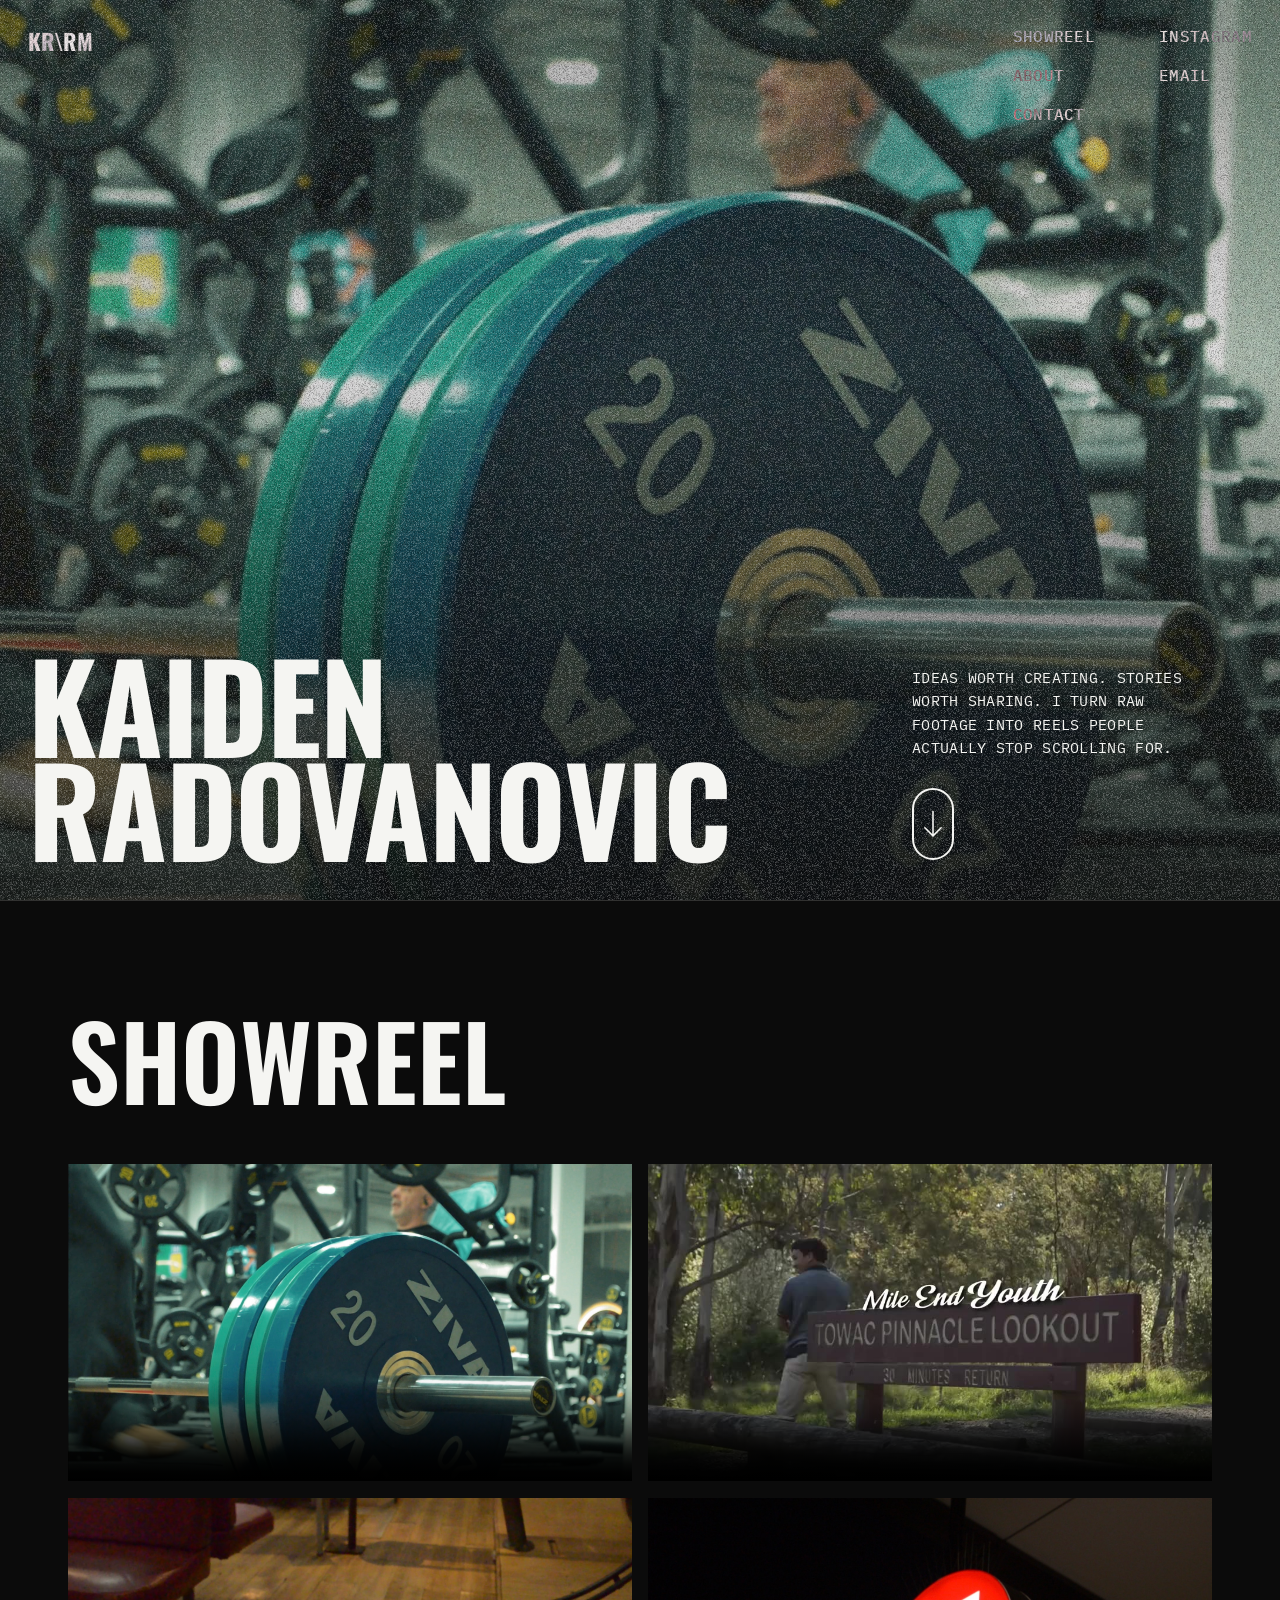
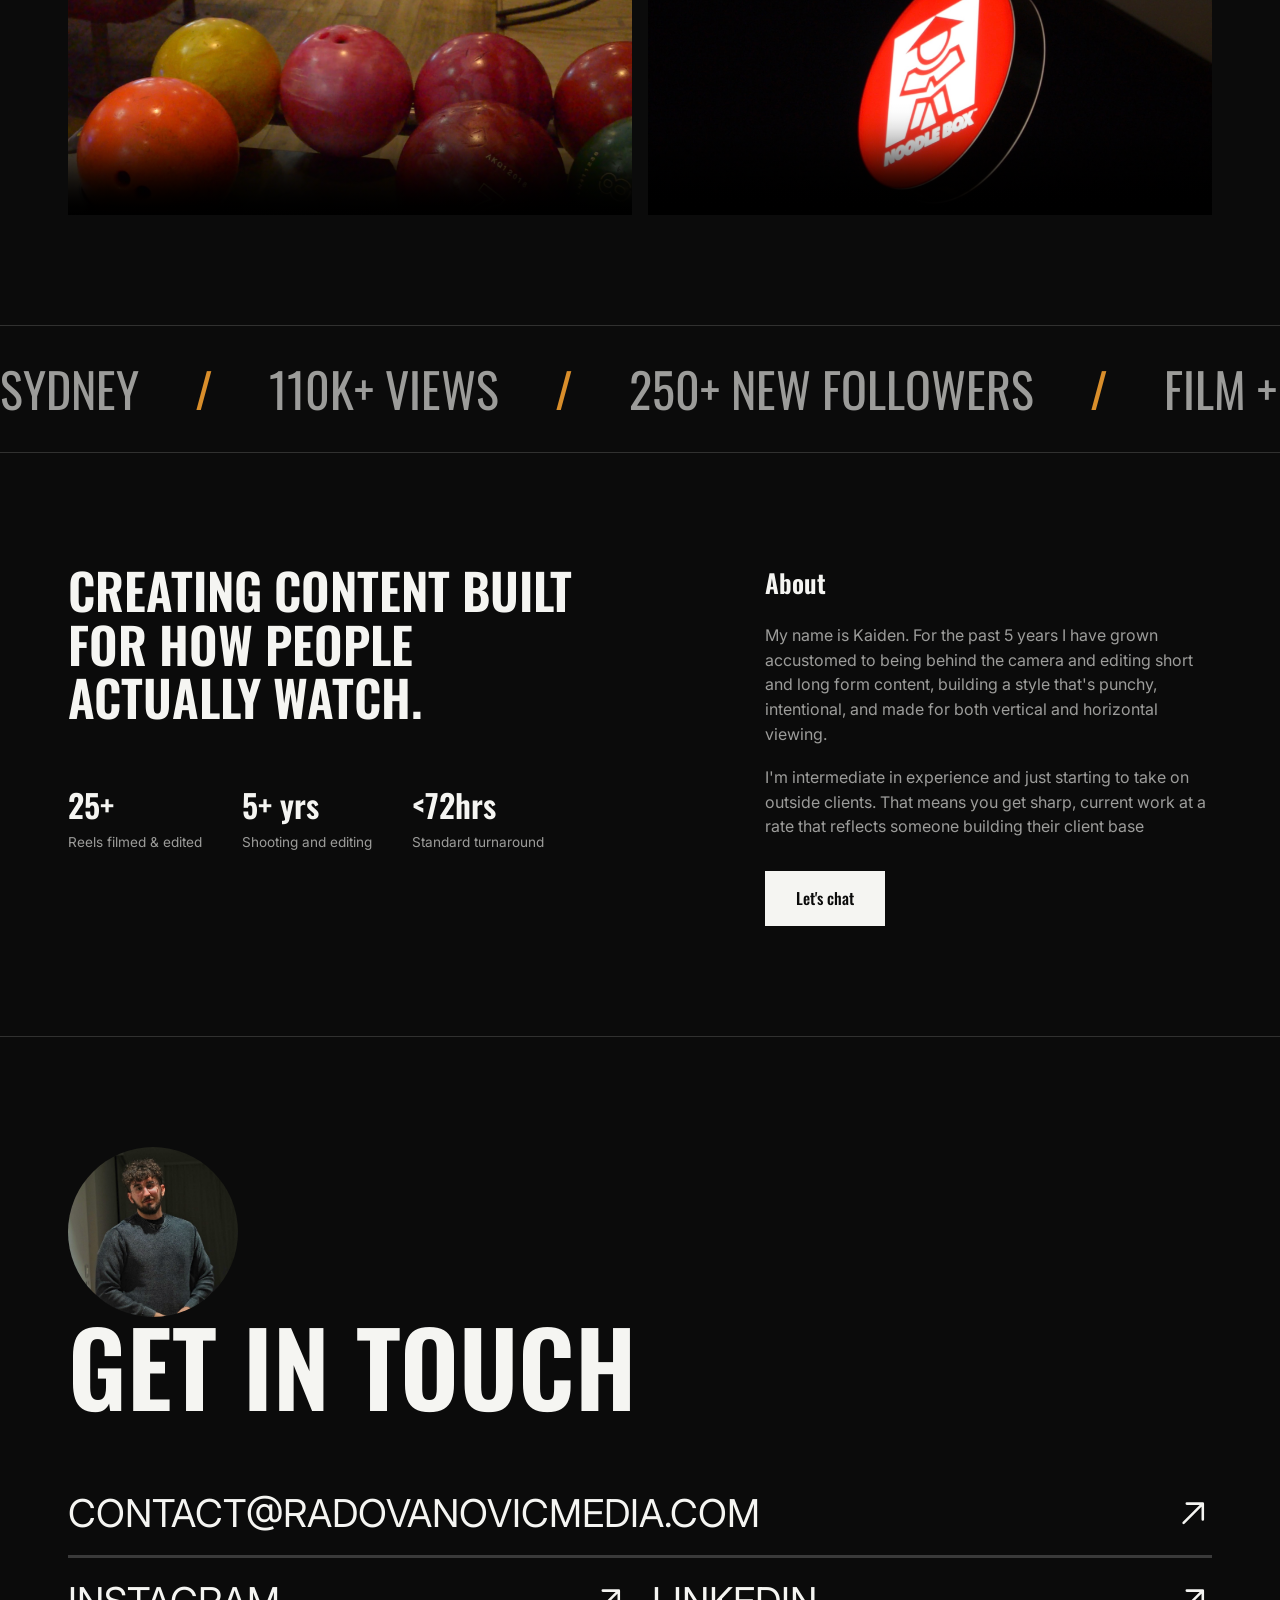
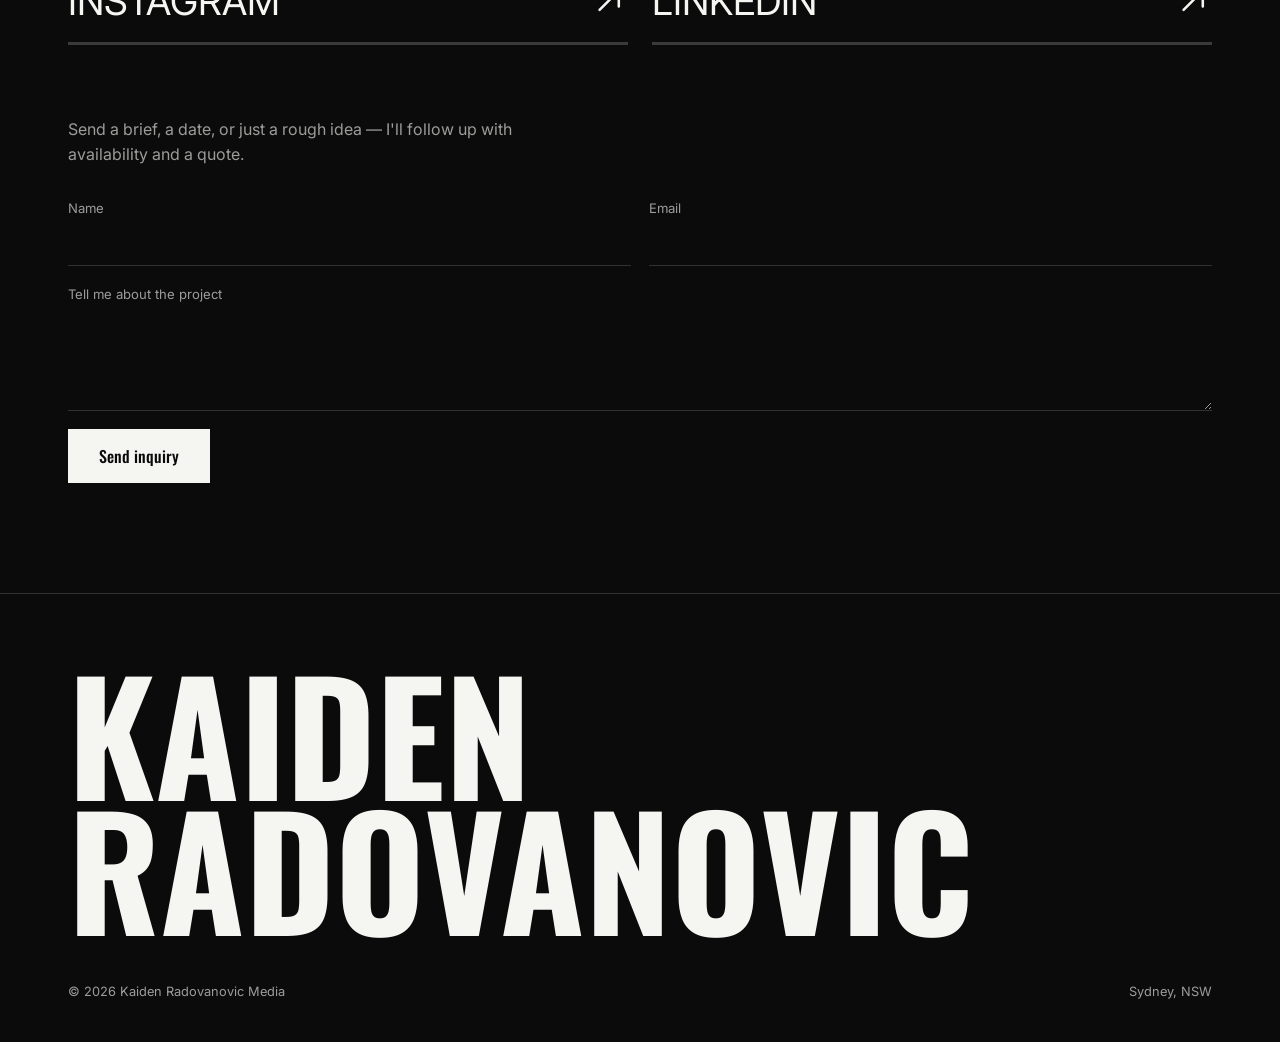
==== commit f755bacc: "Update index.html" ====
--- a/index.html
+++ b/index.html
@@ -70,7 +70,7 @@
 
 <section id="about">
   <div class="wrap about-grid">
-    <div class="about-photo">
+    <div>
       <h2 class="statement">Creating content built for how people actually watch.</h2>
       <div class="stats">
         <div class="stat"><b>25+</b><span>Reels filmed &amp; edited</span></div>
--- a/style.css
+++ b/style.css
@@ -97,22 +97,6 @@
 /* ABOUT */
 
 .about-grid{display:grid;grid-template-columns:1.4fr 1fr;gap:72px;align-items:start;}
-
-@media(max-width:720px){.about-grid{grid-template-columns:1fr;}}
-.about-photo{
-  position:relative;
-  min-height:320px;
-  display:flex;flex-direction:column;justify-content:flex-end;
-  padding:24px;
-  border:1px solid var(--line);
-  background-image:
-    linear-gradient(180deg, rgba(26,24,21,0.35) 0%, rgba(26,24,21,0.55) 55%, rgba(26,24,21,0.9) 100%),
-    url('/images/me.jpg');
-  background-size:cover;
-  background-position:center 30%;
-}
-.about-photo .tc{margin-bottom:10px;}
-.about-photo h2{color:var(--paper);}
 
 @media(max-width:820px){.about-grid{grid-template-columns:1fr;gap:48px;}}
 .statement{font-size:clamp(1.8rem,4vw,3.1rem);line-height:1.08;text-transform:uppercase;font-weight:600;margin-bottom:56px;max-width:20ch;}
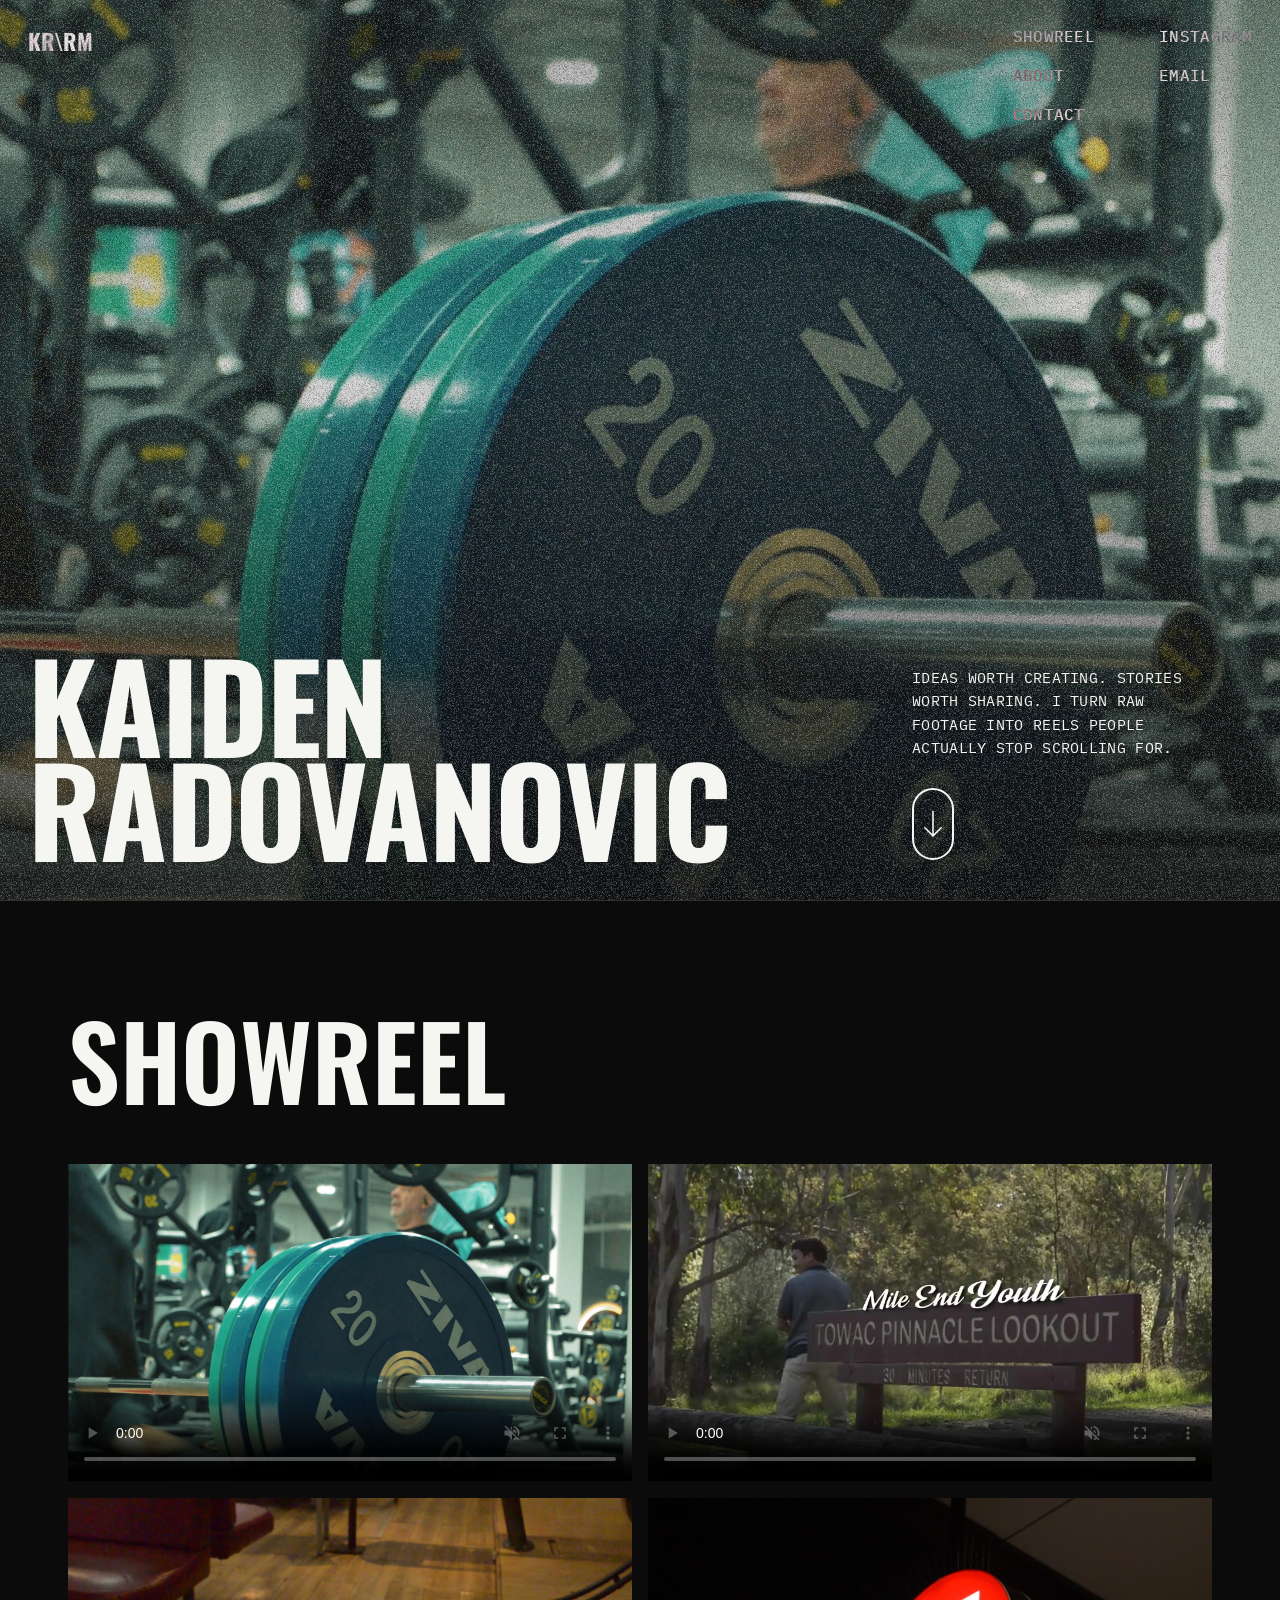
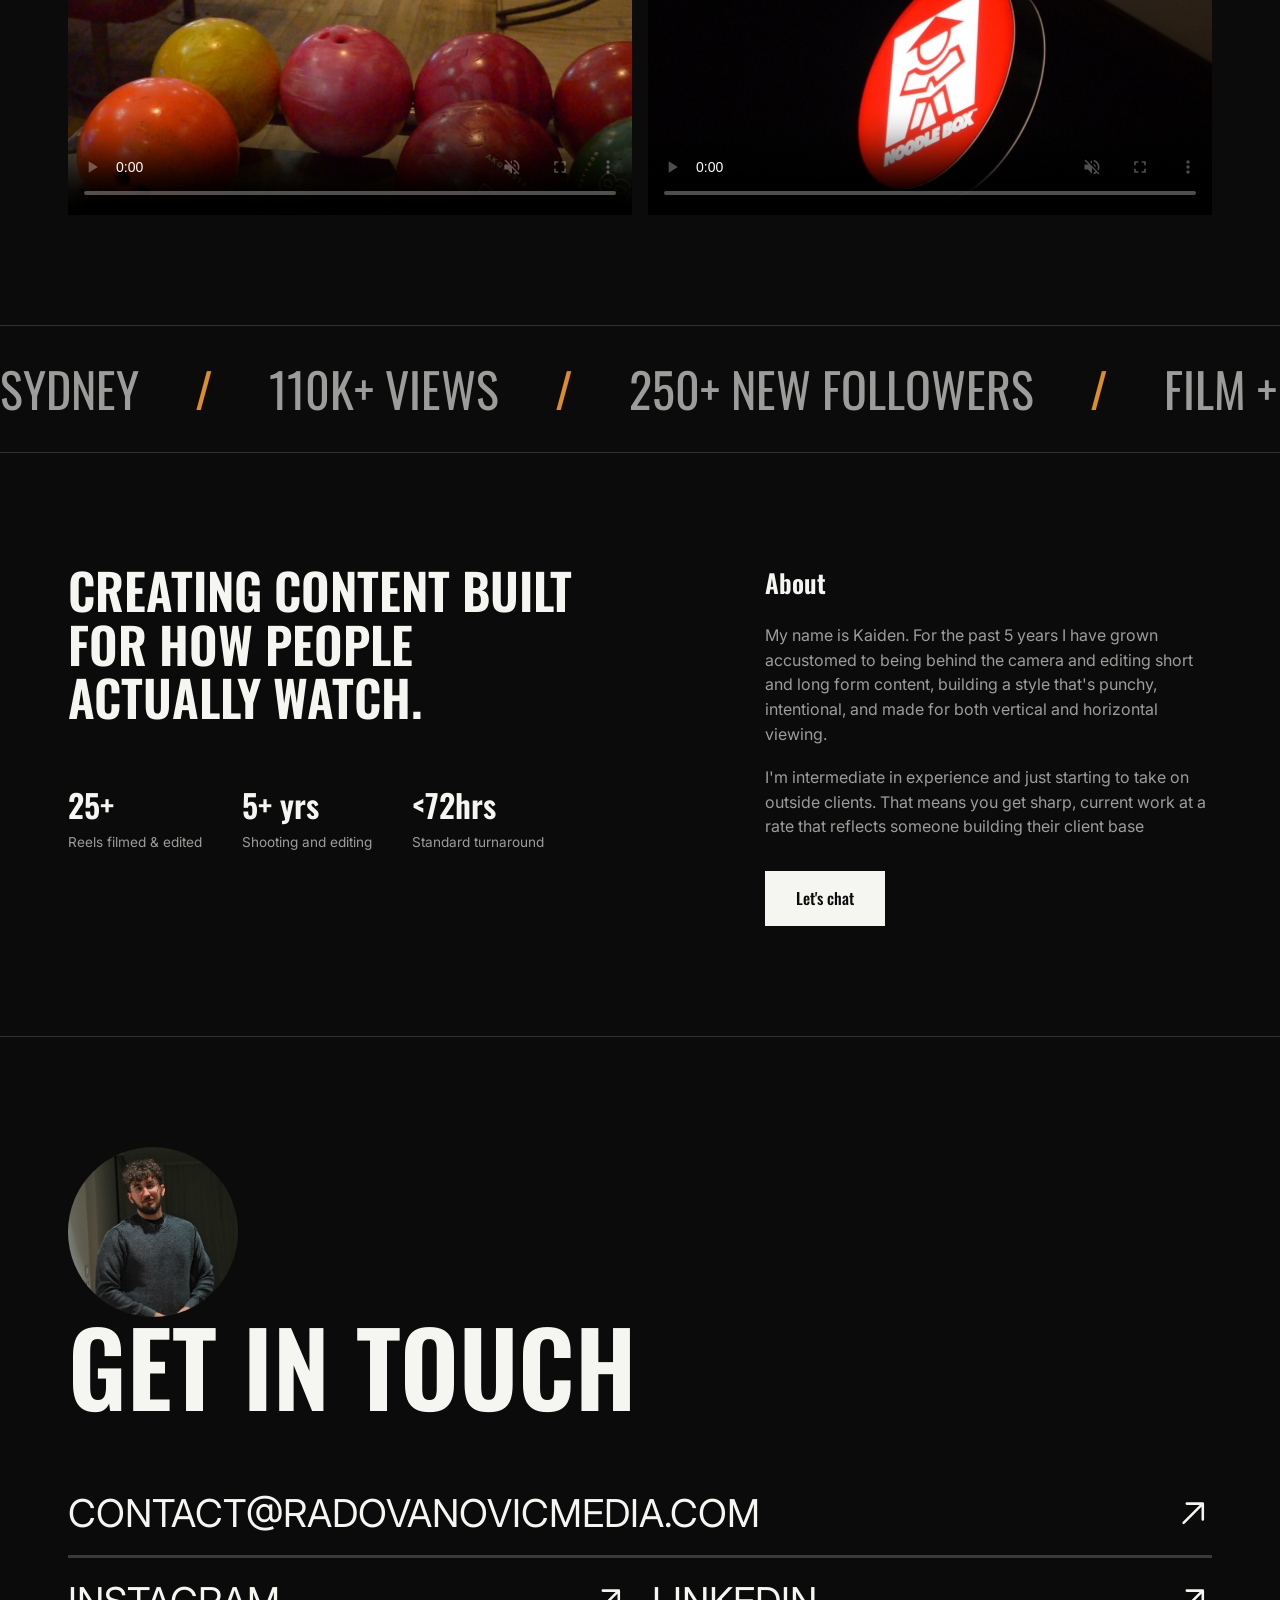
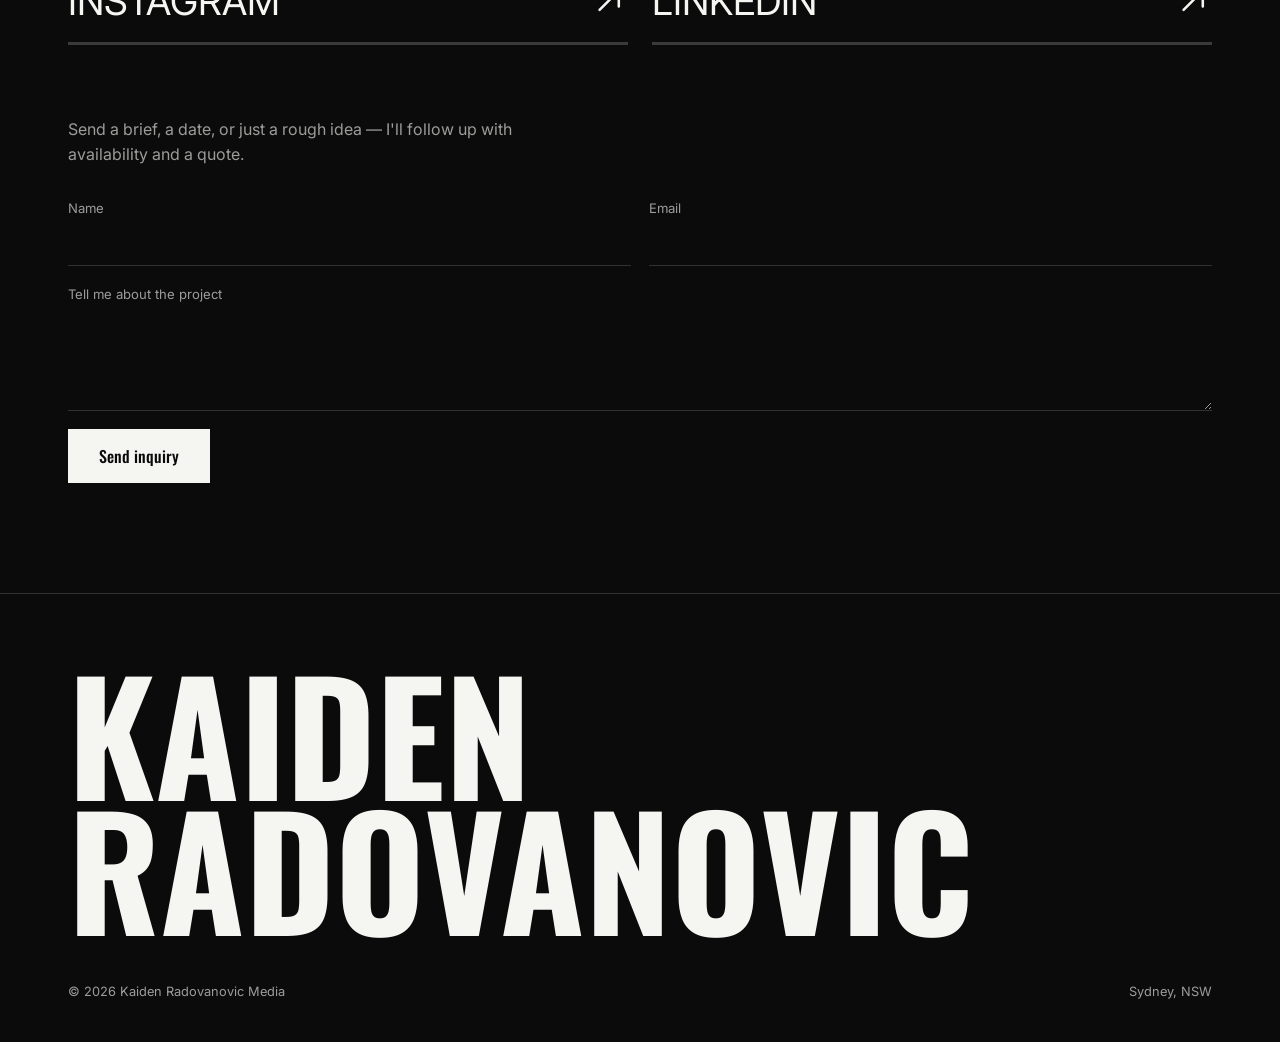
==== commit 98a6a5bf: "Update index.html" ====
--- a/index.html
+++ b/index.html
@@ -1,17 +1,20 @@
 <!DOCTYPE html>
 <html lang="en">
 <head>
-<link rel="icon" type="image/png" sizes="32x32" href="/images/favicons/favicon-32x32.png">
-<link rel="icon" type="image/png" sizes="16x16" href="/images/favicons/favicon-16x16.png">
-<link rel="apple-touch-icon" sizes="180x180" href="/images/favicons/apple-touch-icon.png">
 <meta charset="UTF-8">
 <meta name="viewport" content="width=device-width, initial-scale=1, viewport-fit=cover">
 <title>Kaiden Radovanovic Media — Filming and Editing</title>
 <meta name="description" content="Kaiden Radovanovic is a Sydney filmmaker and editor making punchy, vertical-first reels for brands and creators.">
+<link rel="icon" type="image/png" sizes="32x32" href="/images/favicons/favicon-32x32.png">
+<link rel="icon" type="image/png" sizes="16x16" href="/images/favicons/favicon-16x16.png">
+<link rel="apple-touch-icon" sizes="180x180" href="/images/favicons/apple-touch-icon.png">
 <link rel="preconnect" href="https://fonts.googleapis.com">
 <link rel="preconnect" href="https://fonts.gstatic.com" crossorigin>
-<link href="https://fonts.googleapis.com/css2?family=Oswald:wght@400;500;600;700&family=Inter:wght@400;500;600&family=IBM+Plex+Mono:wght@400;500&display=swap" rel="stylesheet">
+<link rel="preload" as="image" href="/images/thumbs/reel1-cover.jpg" fetchpriority="high">
 <link rel="stylesheet" href="style.css">
+<!-- Fonts load without blocking first paint (only the weights actually used) -->
+<link rel="stylesheet" href="https://fonts.googleapis.com/css2?family=Oswald:wght@400..700&family=Inter:wght@400&family=IBM+Plex+Mono:wght@400;500&display=swap" media="print" onload="this.media='all'">
+<noscript><link rel="stylesheet" href="https://fonts.googleapis.com/css2?family=Oswald:wght@400..700&family=Inter:wght@400&family=IBM+Plex+Mono:wght@400;500&display=swap"></noscript>
 </head>
 <body>
 
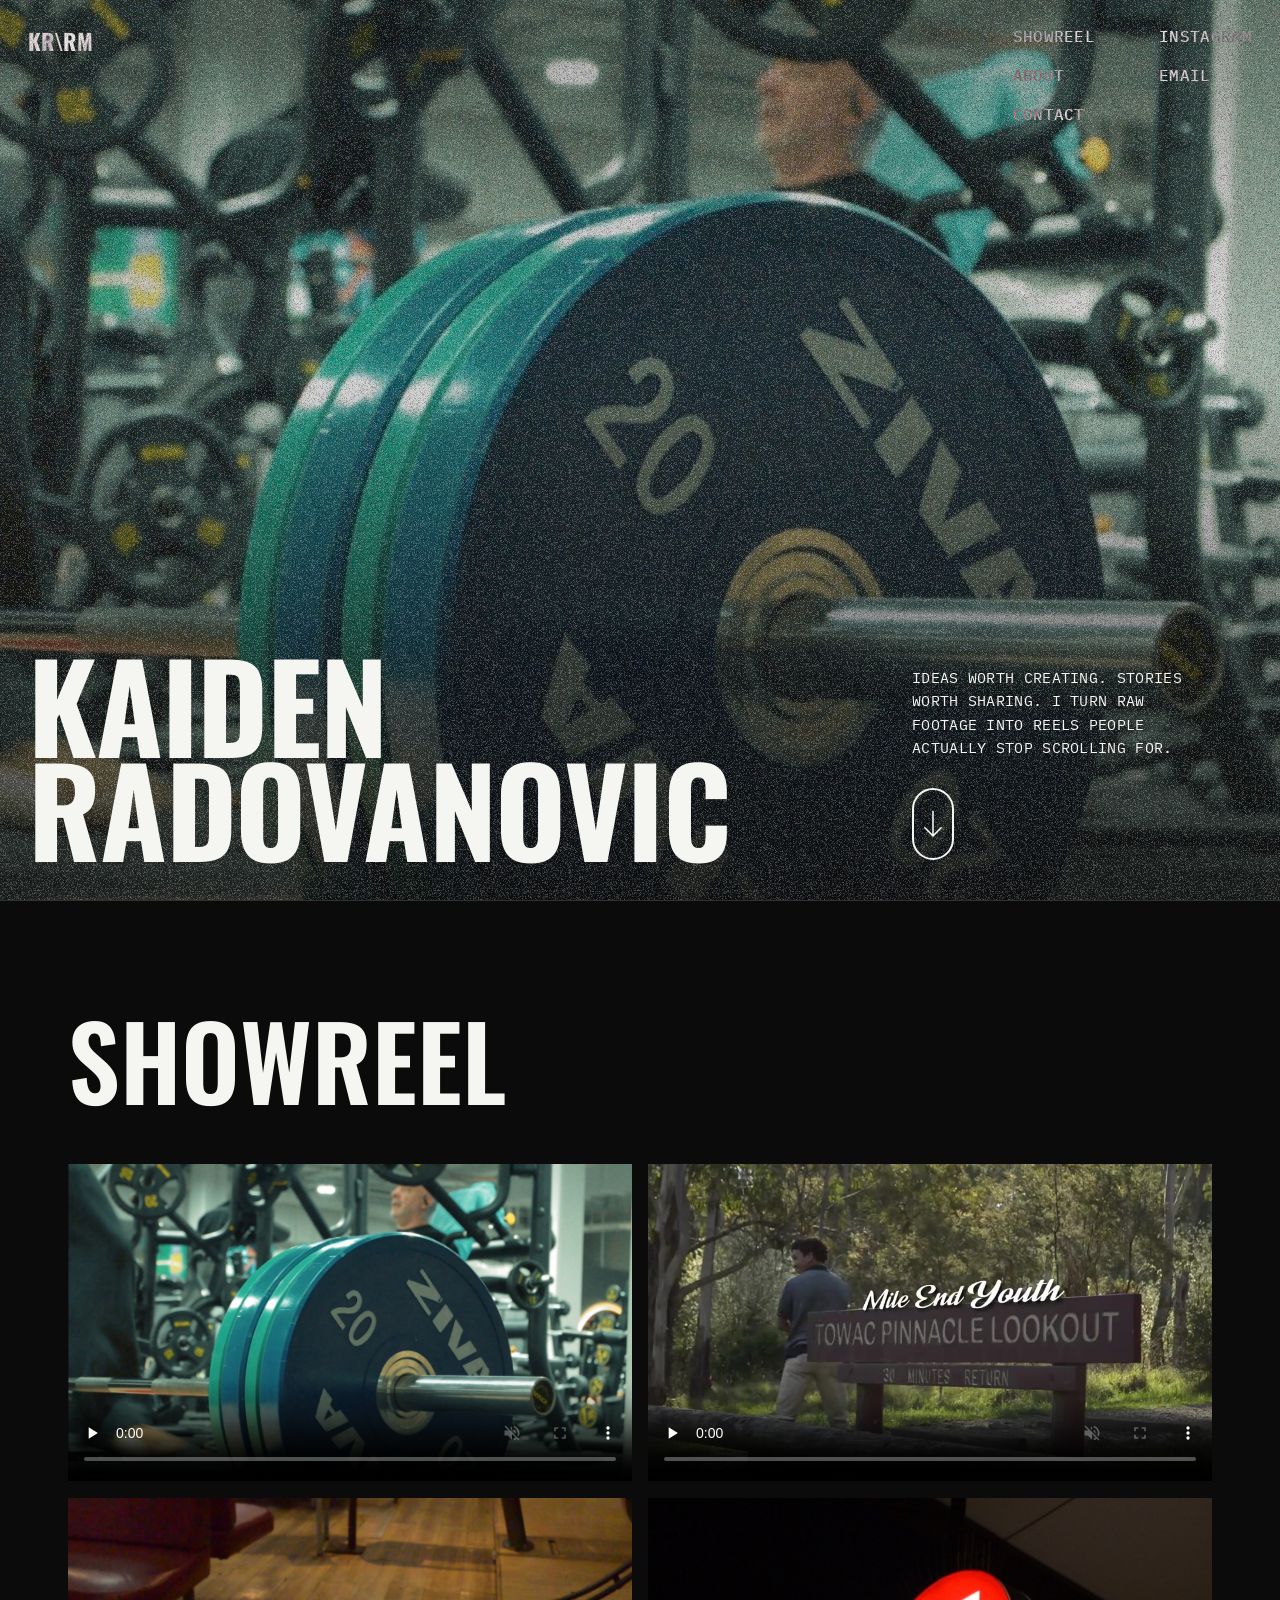
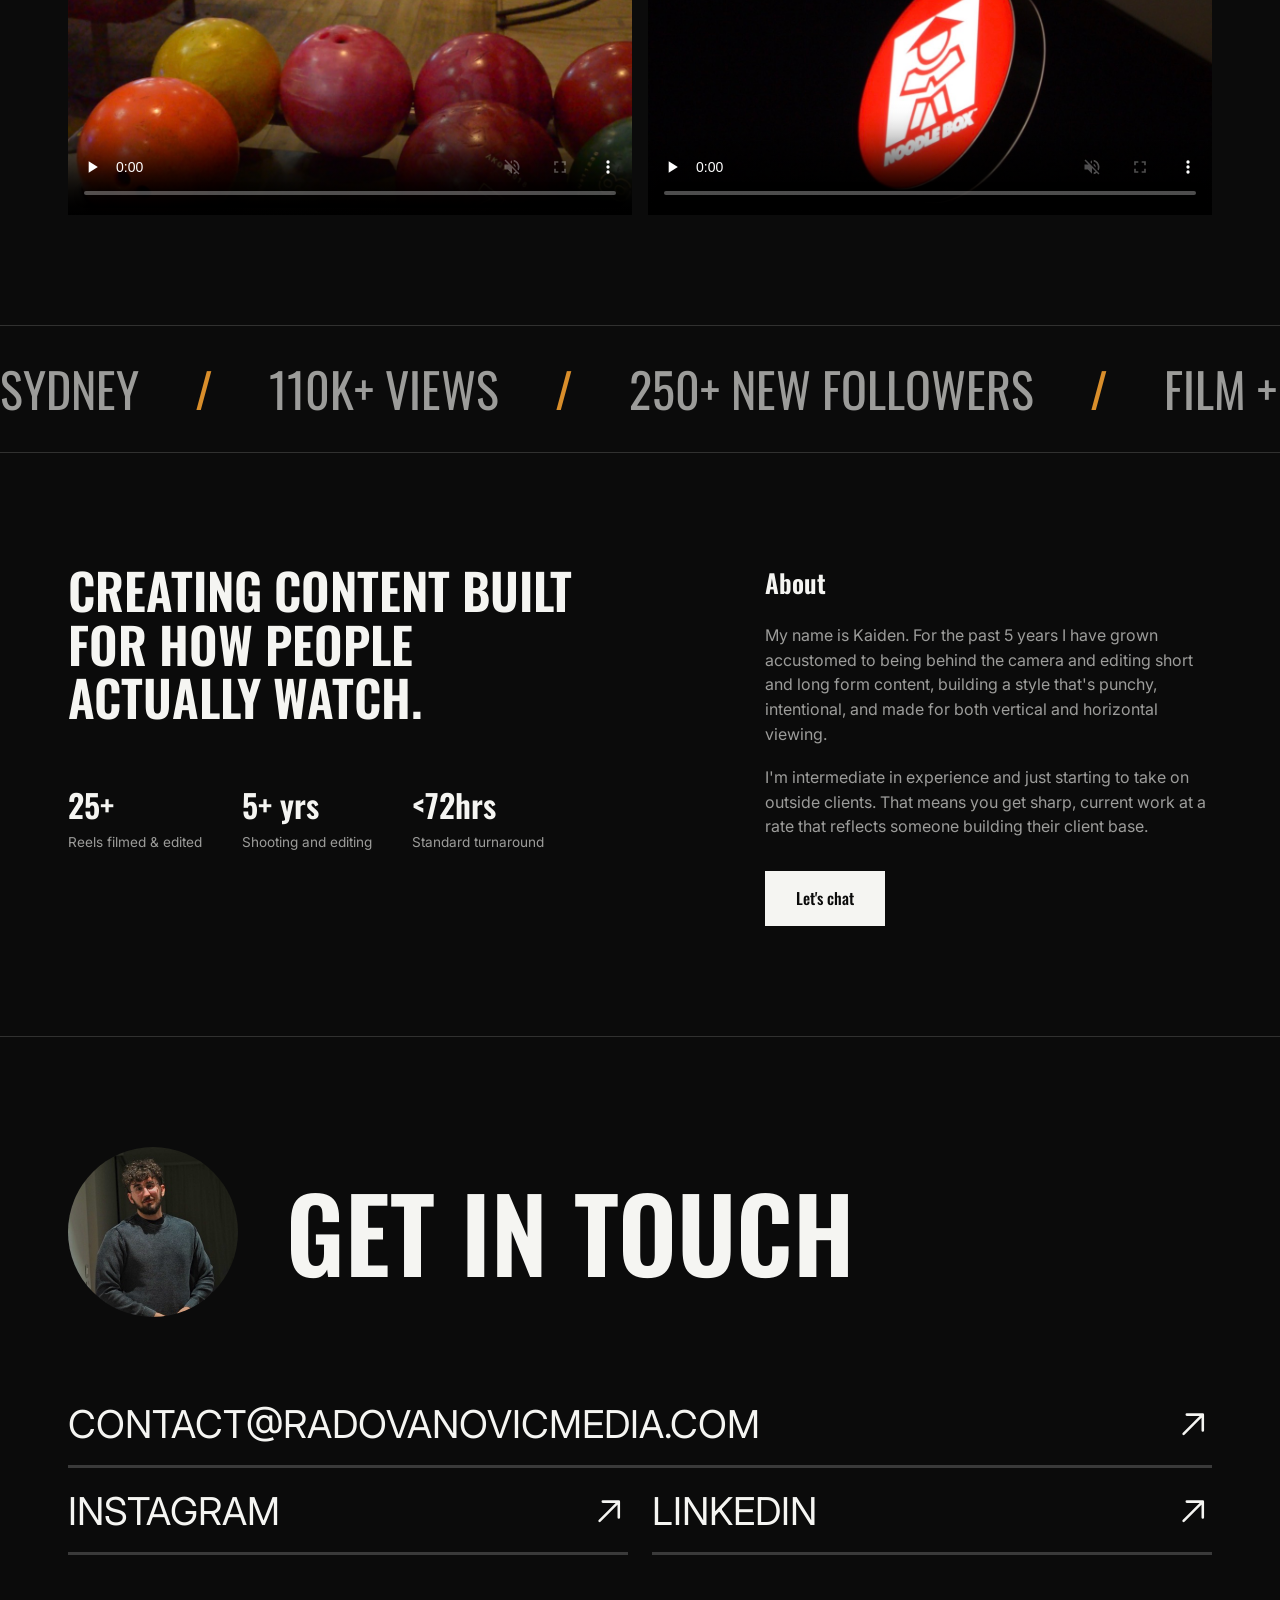
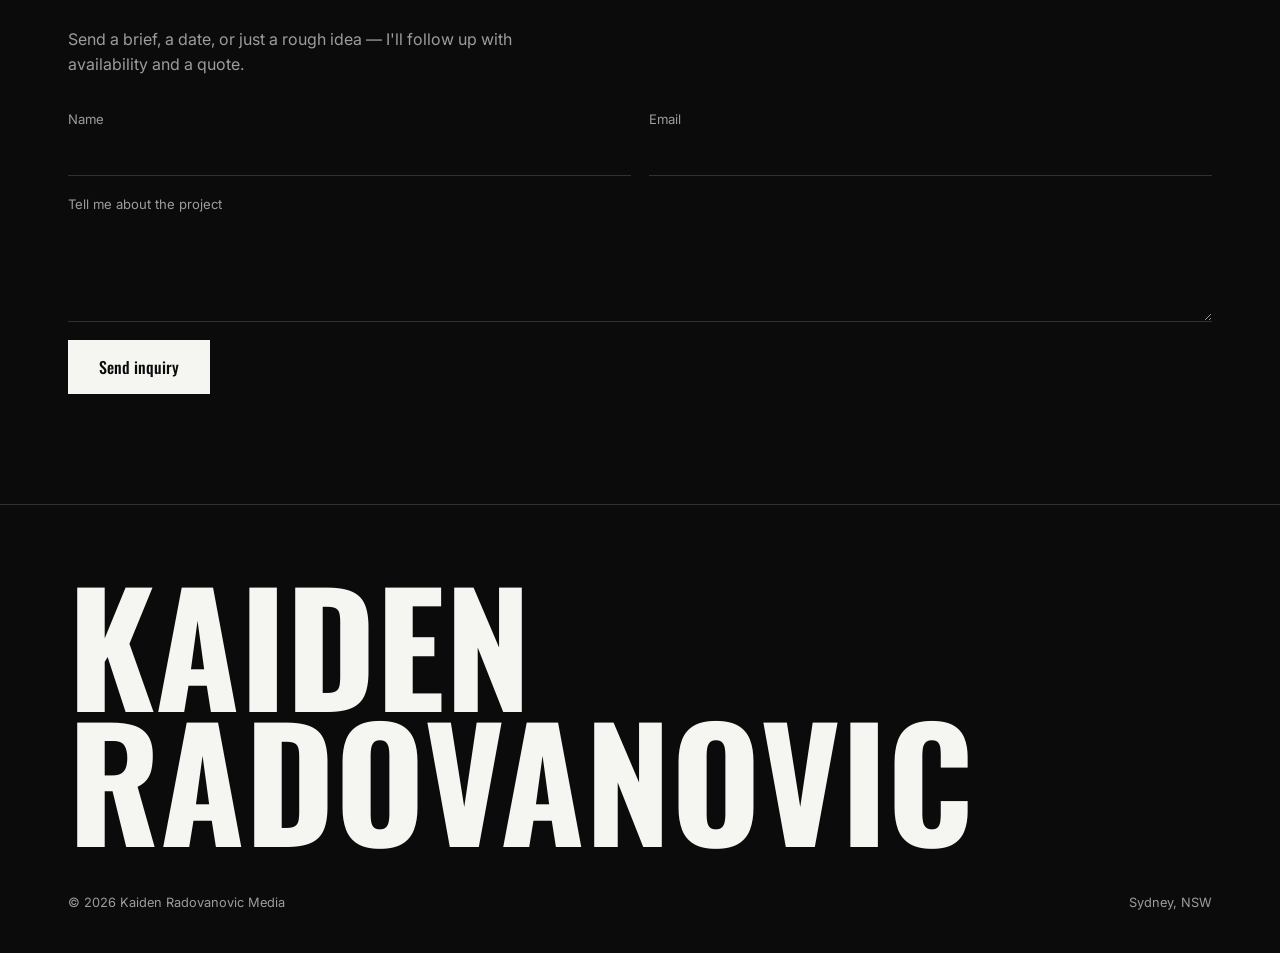
==== commit 08ff6444: "Add files via upload" ====
--- a/index.html
+++ b/index.html
@@ -1,17 +1,76 @@
 <!DOCTYPE html>
-<html lang="en">
+<html lang="en-AU">
 <head>
 <meta charset="UTF-8">
 <meta name="viewport" content="width=device-width, initial-scale=1, viewport-fit=cover">
-<title>Kaiden Radovanovic Media — Filming and Editing</title>
-<meta name="description" content="Kaiden Radovanovic is a Sydney filmmaker and editor making punchy, vertical-first reels for brands and creators.">
+<title>Kaiden Radovanovic Media | Sydney Videographer &amp; Video Editor</title>
+<meta name="description" content="Sydney videographer and video editor filming and editing short-form reels and promo videos for brands, businesses and creators. Fast 72-hour turnaround.">
+<link rel="canonical" href="https://www.radovanovicmedia.com/">
+<meta name="theme-color" content="#0b0b0b">
+
+<!-- Social share previews (Instagram DMs, iMessage, Facebook, LinkedIn, X) -->
+<meta property="og:type" content="website">
+<meta property="og:site_name" content="Kaiden Radovanovic Media">
+<meta property="og:title" content="Kaiden Radovanovic Media | Sydney Videographer &amp; Video Editor">
+<meta property="og:description" content="Short-form reels and promo videos, filmed and edited in Sydney. Fast turnaround, fair rates.">
+<meta property="og:url" content="https://www.radovanovicmedia.com/">
+<meta property="og:image" content="https://www.radovanovicmedia.com/images/og-image.jpg">
+<meta property="og:image:width" content="1200">
+<meta property="og:image:height" content="630">
+<meta property="og:image:alt" content="Barbell loaded with plates in a gym, a frame from Kaiden Radovanovic's showreel">
+<meta property="og:locale" content="en_AU">
+<meta name="twitter:card" content="summary_large_image">
+
+<link rel="icon" href="/images/favicons/favicon.ico" sizes="48x48">
+<link rel="icon" type="image/png" sizes="192x192" href="/images/favicons/android-chrome-192x192.png">
 <link rel="icon" type="image/png" sizes="32x32" href="/images/favicons/favicon-32x32.png">
 <link rel="icon" type="image/png" sizes="16x16" href="/images/favicons/favicon-16x16.png">
 <link rel="apple-touch-icon" sizes="180x180" href="/images/favicons/apple-touch-icon.png">
+<link rel="manifest" href="/images/favicons/site.webmanifest">
+
+<!-- Tells Google who you are, what you do and where (business info for search) -->
+<script type="application/ld+json">
+{
+  "@context": "https://schema.org",
+  "@graph": [
+    {
+      "@type": "ProfessionalService",
+      "@id": "https://www.radovanovicmedia.com/#business",
+      "name": "Kaiden Radovanovic Media",
+      "url": "https://www.radovanovicmedia.com/",
+      "logo": "https://www.radovanovicmedia.com/KRM.png",
+      "image": "https://www.radovanovicmedia.com/images/og-image.jpg",
+      "description": "Videography and video editing in Sydney: short-form reels and promo videos for brands, businesses and creators.",
+      "email": "contact@radovanovicmedia.com",
+      "address": {"@type": "PostalAddress", "addressLocality": "Sydney", "addressRegion": "NSW", "addressCountry": "AU"},
+      "areaServed": {"@type": "City", "name": "Sydney"},
+      "knowsAbout": ["Videography", "Video editing", "Short-form video", "Instagram Reels", "TikTok video"],
+      "founder": {"@id": "https://www.radovanovicmedia.com/#kaiden"},
+      "sameAs": [
+        "https://www.instagram.com/kaiden_radovanovic.media/",
+        "https://www.linkedin.com/in/kaiden-radovanovic/"
+      ]
+    },
+    {
+      "@type": "Person",
+      "@id": "https://www.radovanovicmedia.com/#kaiden",
+      "name": "Kaiden Radovanovic",
+      "jobTitle": "Videographer and Video Editor",
+      "image": "https://www.radovanovicmedia.com/images/me-portrait.jpg",
+      "url": "https://www.radovanovicmedia.com/",
+      "worksFor": {"@id": "https://www.radovanovicmedia.com/#business"},
+      "sameAs": [
+        "https://www.instagram.com/kaiden_radovanovic.media/",
+        "https://www.linkedin.com/in/kaiden-radovanovic/"
+      ]
+    }
+  ]
+}
+</script>
 <link rel="preconnect" href="https://fonts.googleapis.com">
 <link rel="preconnect" href="https://fonts.gstatic.com" crossorigin>
-<link rel="preload" as="image" href="/images/thumbs/reel1-cover.jpg" fetchpriority="high">
-<link rel="stylesheet" href="style.css">
+<link rel="preload" as="image" href="/images/posters/reel1.jpg" fetchpriority="high">
+<link rel="stylesheet" href="/style.css?v=2">
 <!-- Fonts load without blocking first paint (only the weights actually used) -->
 <link rel="stylesheet" href="https://fonts.googleapis.com/css2?family=Oswald:wght@400..700&family=Inter:wght@400&family=IBM+Plex+Mono:wght@400;500&display=swap" media="print" onload="this.media='all'">
 <noscript><link rel="stylesheet" href="https://fonts.googleapis.com/css2?family=Oswald:wght@400..700&family=Inter:wght@400&family=IBM+Plex+Mono:wght@400;500&display=swap"></noscript>
@@ -34,12 +93,11 @@
 </nav>
 
 <header class="hero" id="top">
-  <video class="hero-video" autoplay muted loop playsinline preload="metadata" poster="/images/thumbs/reel1-cover.jpg">
-    <source src="/videos/reel1.mp4" type="video/mp4">
-  </video>
+  <!-- No src here on purpose: the script at the bottom starts the video after the page has loaded, so it doesn't slow the first paint -->
+  <video class="hero-video" autoplay muted loop playsinline preload="none" poster="/images/posters/reel1.jpg" aria-hidden="true" data-src="/videos/reel1.mp4"></video>
   <div class="hero-shade"></div>
   <div class="hero-inner">
-    <h1><span>Kaiden</span><span>Radovanovic</span></h1>
+    <h1><span>Kaiden</span> <span>Radovanovic</span></h1>
     <div class="hero-foot">
       <p>Ideas worth creating. Stories worth sharing. I turn raw footage into reels people actually stop scrolling for.</p>
       <a href="#about" class="arrow-pill" aria-label="Scroll to about">
@@ -50,23 +108,27 @@
   </div>
 </header>
 
-
+<main>
 <section id="work">
   <div class="wrap">
     <h2 class="big">Showreel</h2>
     <div class="reel-grid">
-      <video class="reel-video" controls muted playsinline preload="metadata" poster="/images/thumbs/reel1-cover.jpg"><source src="/videos/reel1.mp4" type="video/mp4"></video>
-      <video class="reel-video" controls muted playsinline preload="metadata" poster="/images/thumbs/reel2-cover.JPG"><source src="/videos/reel2.mp4" type="video/mp4"></video>
-      <video class="reel-video" controls muted playsinline preload="metadata" poster="/images/thumbs/reel3-cover.jpg"><source src="/videos/reel3.mp4" type="video/mp4"></video>
-      <video class="reel-video" controls muted playsinline preload="metadata" poster="/images/thumbs/reel4-cover.jpg"><source src="/videos/reel4.mp4" type="video/mp4"></video>
+      <!-- preload="none": only the poster loads until someone presses play (saves ~14MB on first load) -->
+      <video class="reel-video" controls muted playsinline preload="none" poster="/images/posters/reel1.jpg" aria-label="Showreel clip 1"><source src="/videos/reel1.mp4" type="video/mp4"></video>
+      <video class="reel-video" controls muted playsinline preload="none" poster="/images/posters/reel2.jpg" aria-label="Showreel clip 2"><source src="/videos/reel2.mp4" type="video/mp4"></video>
+      <video class="reel-video" controls muted playsinline preload="none" poster="/images/posters/reel3.jpg" aria-label="Showreel clip 3"><source src="/videos/reel3.mp4" type="video/mp4"></video>
+      <video class="reel-video" controls muted playsinline preload="none" poster="/images/posters/reel4.jpg" aria-label="Showreel clip 4"><source src="/videos/reel4.mp4" type="video/mp4"></video>
     </div>
   </div>
 </section>
 
+<!-- The list is written twice so the scroll loops with no jump: the animation slides exactly one copy's width -->
 <div class="marquee" aria-hidden="true">
   <div class="track">
-    <span>Sydney</span><span>110k+ views</span><span>250+ new followers</span><span>Film + Edit</span><span>Sydney</span>
-    <span>65k+ views</span><span>3.2k likes </span><span>Edit</span><span>Client work</span><span>Sydney</span>
+    <span>Sydney</span><span>110k+ views</span><span>250+ new followers</span><span>Film + Edit</span>
+    <span>Sydney</span><span>65k+ views</span><span>3.2k likes</span><span>Edit</span><span>Client work</span>
+    <span>Sydney</span><span>110k+ views</span><span>250+ new followers</span><span>Film + Edit</span>
+    <span>Sydney</span><span>65k+ views</span><span>3.2k likes</span><span>Edit</span><span>Client work</span>
   </div>
 </div>
 
@@ -84,30 +146,32 @@
     <div class="about-copy">
       <h3>About</h3>
       <p>My name is Kaiden. For the past 5 years I have grown accustomed to being behind the camera and editing short and long form content, building a style that's punchy, intentional, and made for both vertical and horizontal viewing.</p>
-      <p>I'm intermediate in experience and just starting to take on outside clients. That means you get sharp, current work at a rate that reflects someone building their client base</p>
+      <p>I'm intermediate in experience and just starting to take on outside clients. That means you get sharp, current work at a rate that reflects someone building their client base.</p>
       <a href="#contact" class="btn primary">Let's chat</a>
     </div>
   </div>
 </section>
 
 <section id="contact">
-  <div class="wrap contact-grid">
-    <img class="portrait" src="/images/me-portrait.jpg" alt="Kaiden Radovanovic">
-    <div>
+  <div class="wrap">
+    <div class="contact-head">
+      <img class="portrait" src="/images/me-portrait-sm.jpg" alt="Portrait of Kaiden Radovanovic, Sydney videographer" width="340" height="340" loading="lazy" decoding="async">
       <h2 class="big">Get in touch</h2>
-       <div class="link-rows">
-      <a class="link-row" href="mailto:contact@radovanovicmedia.com"><span>contact@radovanovicmedia.com</span><svg width="28" height="28" viewBox="0 0 24 24" fill="none" stroke="currentColor" stroke-width="1.6" stroke-linecap="round" stroke-linejoin="round" aria-hidden="true"><path d="M6 18L18 6M8 6h10v10"/></svg></a>
+    </div>
+    <div class="link-rows">
+      <a class="link-row" href="mailto:contact@radovanovicmedia.com"><span>contact@<wbr>radovanovicmedia.com</span><svg width="28" height="28" viewBox="0 0 24 24" fill="none" stroke="currentColor" stroke-width="1.6" stroke-linecap="round" stroke-linejoin="round" aria-hidden="true"><path d="M6 18L18 6M8 6h10v10"/></svg></a>
       <a class="link-row" href="https://www.instagram.com/kaiden_radovanovic.media/" target="_blank" rel="noopener"><span>Instagram</span><svg width="28" height="28" viewBox="0 0 24 24" fill="none" stroke="currentColor" stroke-width="1.6" stroke-linecap="round" stroke-linejoin="round" aria-hidden="true"><path d="M6 18L18 6M8 6h10v10"/></svg></a>
       <a class="link-row" href="https://www.linkedin.com/in/kaiden-radovanovic/" target="_blank" rel="noopener"><span>LinkedIn</span><svg width="28" height="28" viewBox="0 0 24 24" fill="none" stroke="currentColor" stroke-width="1.6" stroke-linecap="round" stroke-linejoin="round" aria-hidden="true"><path d="M6 18L18 6M8 6h10v10"/></svg></a>
     </div>
-    </div>
       <p class="lead">Send a brief, a date, or just a rough idea — I'll follow up with availability and a quote.</p>
 
       <form class="inquiry-form" action="https://formspree.io/f/xvkgwlyw" method="POST">
         <div class="form-row">
-          <div class="field"><label for="name">Name</label><input type="text" id="name" name="name" required></div>
-          <div class="field"><label for="email">Email</label><input type="email" id="email" name="email" required></div>
+          <div class="field"><label for="name">Name</label><input type="text" id="name" name="name" autocomplete="name" required></div>
+          <div class="field"><label for="email">Email</label><input type="email" id="email" name="email" autocomplete="email" required></div>
         </div>
+        <!-- Spam trap: hidden from people, bots fill it in and Formspree drops the message -->
+        <input type="text" name="_gotcha" tabindex="-1" autocomplete="off" style="display:none">
 
         <div class="field">
           <label for="message">Tell me about the project</label>
@@ -117,7 +181,8 @@
       </form>
   </div>
 </section>
-      
+</main>
+
 <footer>
   <div class="wrap">
     <div class="foot-name">KAIDEN<br>RADOVANOVIC</div>
@@ -130,7 +195,7 @@
 
 <script>
 (function(){
-  var nav=document.querySelector('nav'), about=document.getElementById('work');
+  var nav=document.querySelector('nav'), work=document.getElementById('work');
   if(!nav||!work) return;
   function check(){
     var hide=work.getBoundingClientRect().top<=90;
@@ -138,8 +203,31 @@
   }
   window.addEventListener('scroll',check,{passive:true});
   window.addEventListener('resize',check);
-  check();
+  requestAnimationFrame(check);
 })();
+
+// Hero video: attach the file once the page has loaded. Skipped for reduced-motion and data-saver users (poster stays).
+(function(){
+  var v=document.querySelector('.hero-video');
+  if(!v) return;
+  var reduce=window.matchMedia&&window.matchMedia('(prefers-reduced-motion: reduce)').matches;
+  var saveData=navigator.connection&&navigator.connection.saveData;
+  if(reduce||saveData) return;
+  function start(){
+    v.src=v.getAttribute('data-src');
+    var p=v.play();
+    if(p&&p.catch) p.catch(function(){});
+  }
+  if(document.readyState==='complete') start();
+  else window.addEventListener('load',start);
+})();
+
+// Only one showreel clip plays at a time
+document.querySelectorAll('.reel-video').forEach(function(v){
+  v.addEventListener('play',function(){
+    document.querySelectorAll('.reel-video').forEach(function(o){ if(o!==v) o.pause(); });
+  });
+});
 </script>
 </body>
 </html>
--- a/style.css
+++ b/style.css
@@ -114,8 +114,9 @@
 
 /* MARQUEE */
 .marquee{border-top:1px solid var(--line);overflow:hidden;padding:26px 0;}
-.track{display:flex;width:max-content;gap:56px;animation:scroll 32s linear infinite;}
-.track span{font-family:'Oswald',sans-serif;font-size:clamp(1.8rem,4vw,3rem);text-transform:uppercase;color:var(--dim);white-space:nowrap;}
+/* spacing is margin (not flex gap) so the two copies are exactly half the track each -> seamless loop */
+.track{display:flex;width:max-content;animation:scroll 32s linear infinite;}
+.track span{font-family:'Oswald',sans-serif;font-size:clamp(1.8rem,4vw,3rem);text-transform:uppercase;color:var(--dim);white-space:nowrap;margin-right:56px;}
 .track span::after{content:"/";margin-left:56px;color:var(--accent);}
 @keyframes scroll{to{transform:translateX(-50%);}}
 
@@ -127,7 +128,7 @@
 /* CONTACT */
 .contact-head{display:flex;align-items:center;gap:48px;margin-bottom:64px;}
 .contact-head .big{margin-bottom:0;}
-.portrait{width:clamp(96px,14vw,170px);aspect-ratio:1/1;border-radius:50%;object-fit:cover;object-position:right 15%;display:block;flex:none;}
+.portrait{width:clamp(96px,14vw,170px);height:auto;aspect-ratio:1/1;border-radius:50%;object-fit:cover;object-position:right 15%;display:block;flex:none;}
 .link-rows{display:grid;grid-template-columns:1fr 1fr;column-gap:24px;}
 .link-row:first-child{grid-column:1/-1;}
 .link-row{display:flex;justify-content:space-between;align-items:center;gap:24px;text-decoration:none;text-transform:uppercase;
@@ -198,17 +199,19 @@
 
   /* Marquee */
   .marquee{padding:18px 0;}
-  .track{gap:32px;}
+  .track span{margin-right:32px;}
   .track span::after{margin-left:32px;}
 
 
   /* Contact: 16px inputs stop iOS zooming in, full-width tap-friendly button */
-  .contact-grid{gap:32px;}
-  .portrait{aspect-ratio:1/1;}
+  .contact-head{gap:20px;margin-bottom:40px;}
+  .portrait{width:clamp(72px,22vw,110px);}
+  /* one link per row so words never split mid-word ("INSTAGRA / M") */
+  .link-rows{grid-template-columns:1fr;}
+  .link-row{font-size:clamp(1.05rem,5.4vw,1.4rem);padding:18px 0 16px;}
+  .lead{margin-top:48px;}
   .field input,.field select,.field textarea{font-size:16px;}
   .inquiry-form .btn{align-self:stretch;text-align:center;padding:16px;}
-  .contact-links{flex-direction:column;gap:14px;margin-top:24px;}
-  .contact-links a{align-self:flex-start;word-break:break-all;}
 
   /* Footer */
   footer{padding:48px 0 32px;}
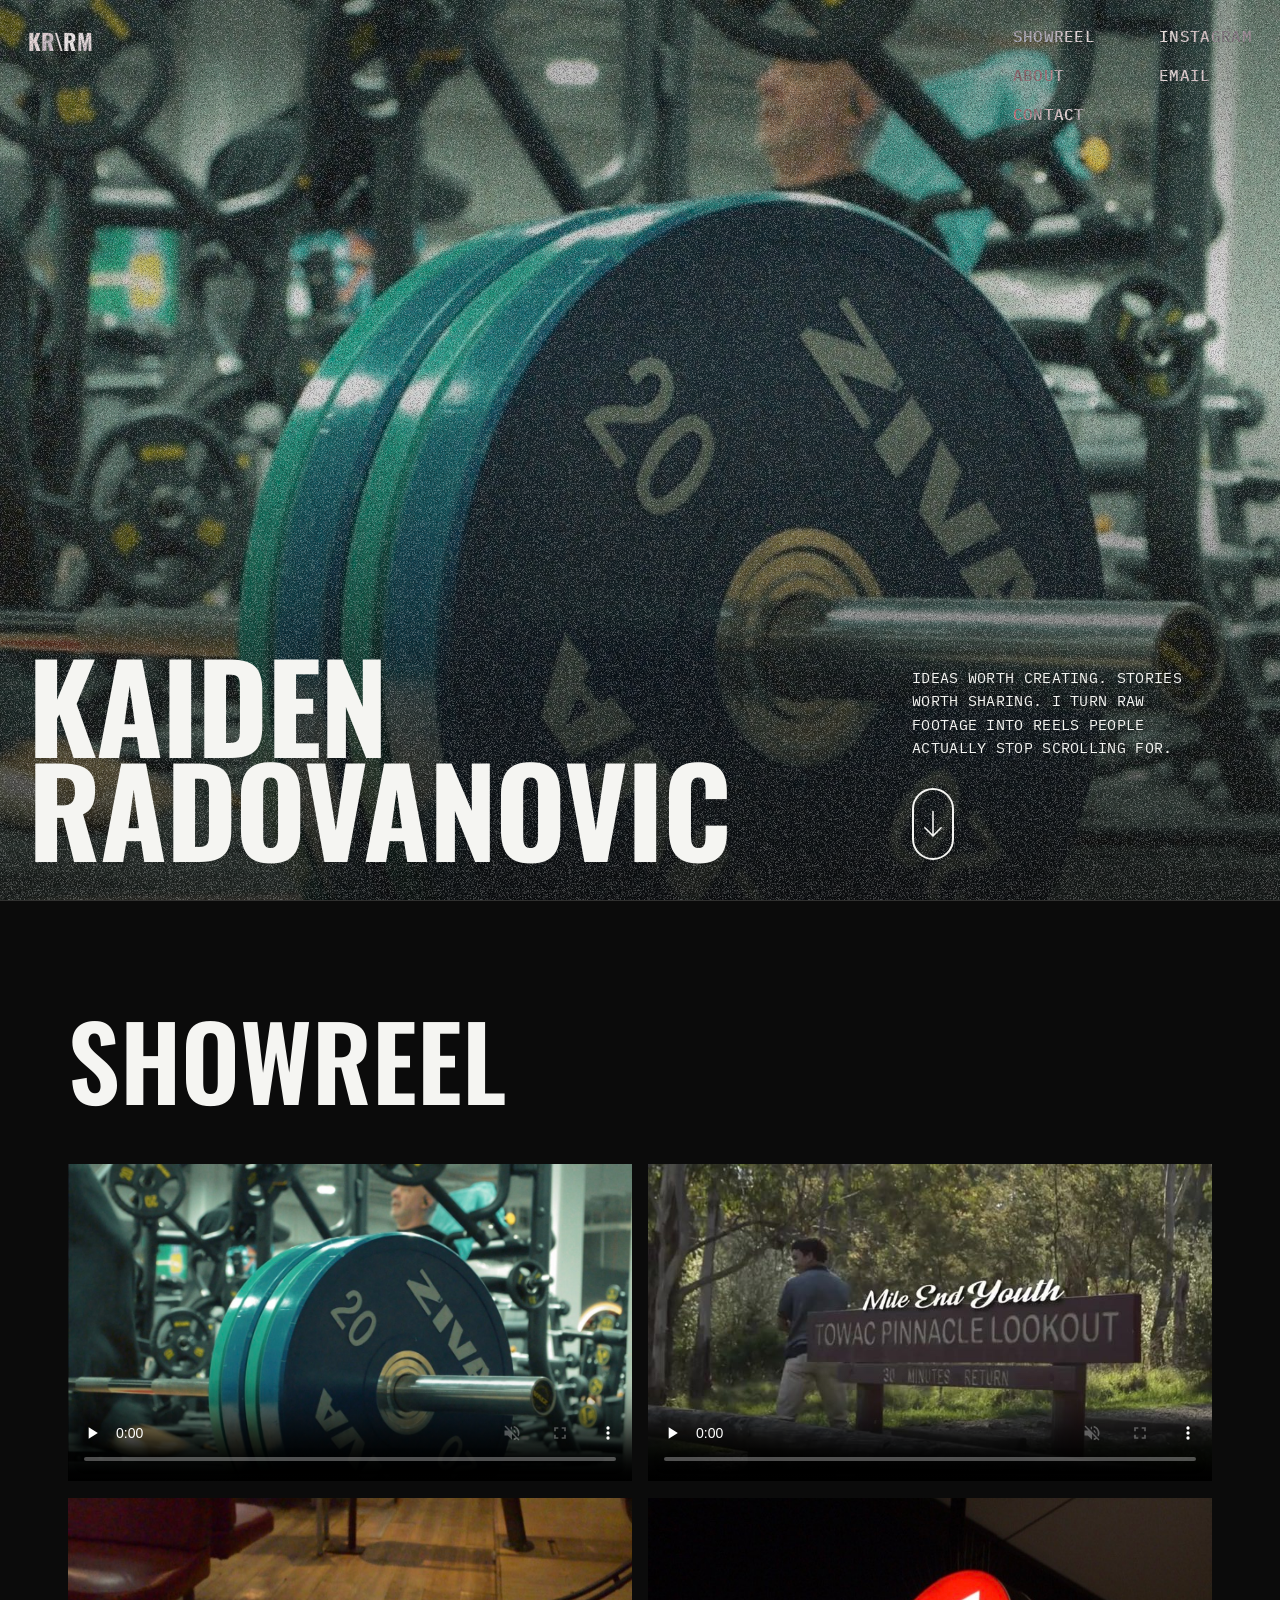
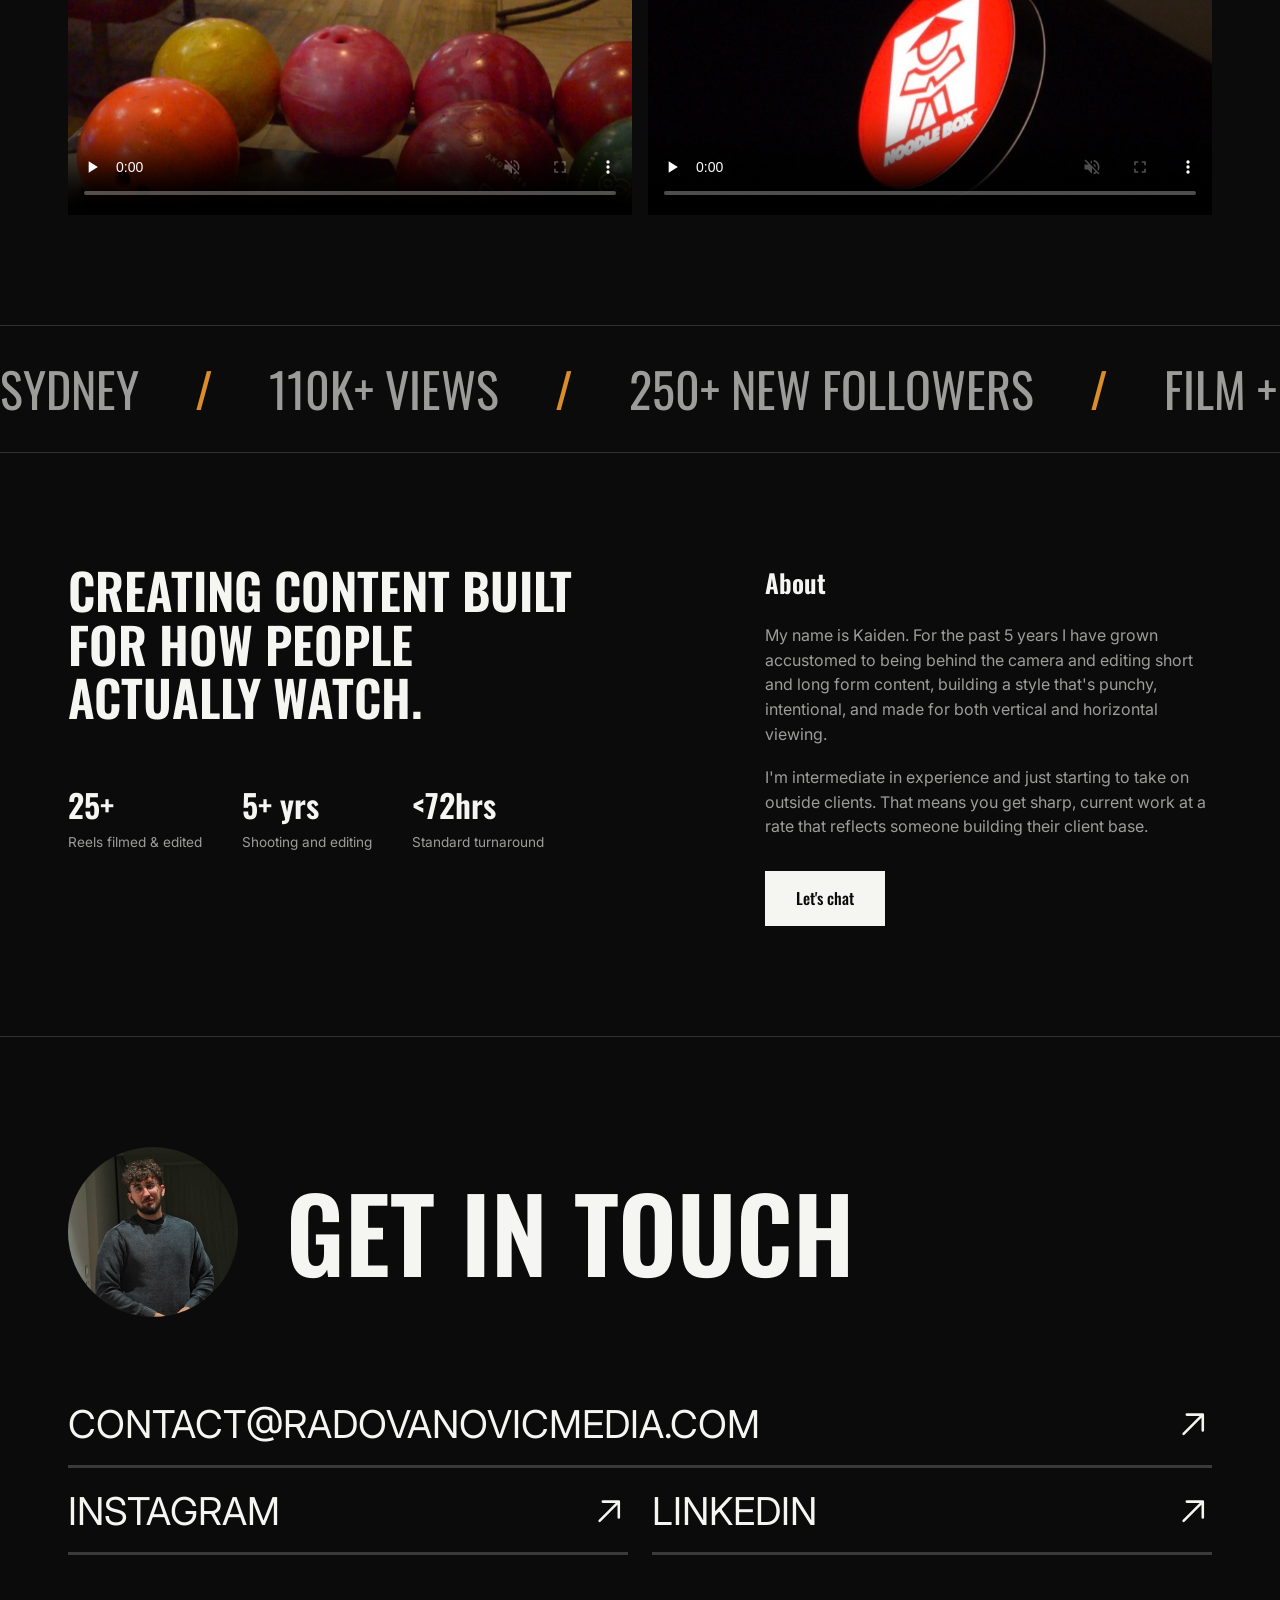
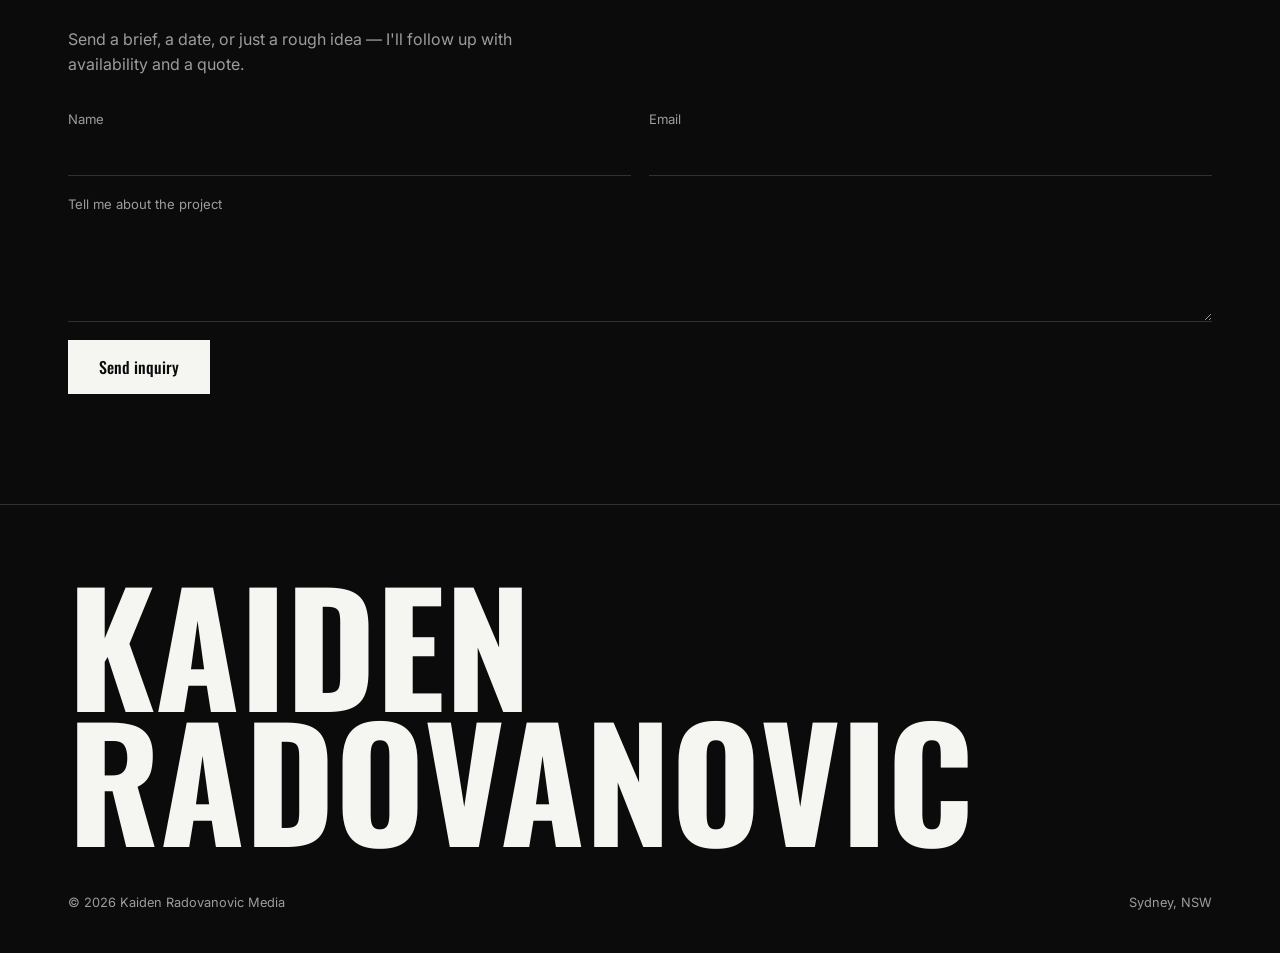
==== commit d556b89c: "Add files via upload" ====
--- a/index.html
+++ b/index.html
@@ -113,11 +113,12 @@
   <div class="wrap">
     <h2 class="big">Showreel</h2>
     <div class="reel-grid">
-      <!-- preload="none": only the poster loads until someone presses play (saves ~14MB on first load) -->
+      <!-- preload="none": only the poster loads until someone presses play (saves ~14MB on first load).
+           Clip 1 reuses the hero poster (already downloaded); clips 2-4 use data-poster, filled in by the script as you scroll near. -->
       <video class="reel-video" controls muted playsinline preload="none" poster="/images/posters/reel1.jpg" aria-label="Showreel clip 1"><source src="/videos/reel1.mp4" type="video/mp4"></video>
-      <video class="reel-video" controls muted playsinline preload="none" poster="/images/posters/reel2.jpg" aria-label="Showreel clip 2"><source src="/videos/reel2.mp4" type="video/mp4"></video>
-      <video class="reel-video" controls muted playsinline preload="none" poster="/images/posters/reel3.jpg" aria-label="Showreel clip 3"><source src="/videos/reel3.mp4" type="video/mp4"></video>
-      <video class="reel-video" controls muted playsinline preload="none" poster="/images/posters/reel4.jpg" aria-label="Showreel clip 4"><source src="/videos/reel4.mp4" type="video/mp4"></video>
+      <video class="reel-video" controls muted playsinline preload="none" data-poster="/images/posters/reel2.jpg" aria-label="Showreel clip 2"><source src="/videos/reel2.mp4" type="video/mp4"></video>
+      <video class="reel-video" controls muted playsinline preload="none" data-poster="/images/posters/reel3.jpg" aria-label="Showreel clip 3"><source src="/videos/reel3.mp4" type="video/mp4"></video>
+      <video class="reel-video" controls muted playsinline preload="none" data-poster="/images/posters/reel4.jpg" aria-label="Showreel clip 4"><source src="/videos/reel4.mp4" type="video/mp4"></video>
     </div>
   </div>
 </section>
@@ -222,6 +223,17 @@
   else window.addEventListener('load',start);
 })();
 
+// Showreel posters load when the grid gets near the screen, so they don't compete with the first paint on phones
+(function(){
+  var lazy=document.querySelectorAll('.reel-video[data-poster]');
+  function show(v){ v.poster=v.getAttribute('data-poster'); v.removeAttribute('data-poster'); }
+  if(!('IntersectionObserver' in window)){ lazy.forEach(show); return; }
+  var io=new IntersectionObserver(function(entries){
+    entries.forEach(function(e){ if(e.isIntersecting){ show(e.target); io.unobserve(e.target); } });
+  },{rootMargin:'200px 0px'});
+  lazy.forEach(function(v){ io.observe(v); });
+})();
+
 // Only one showreel clip plays at a time
 document.querySelectorAll('.reel-video').forEach(function(v){
   v.addEventListener('play',function(){
